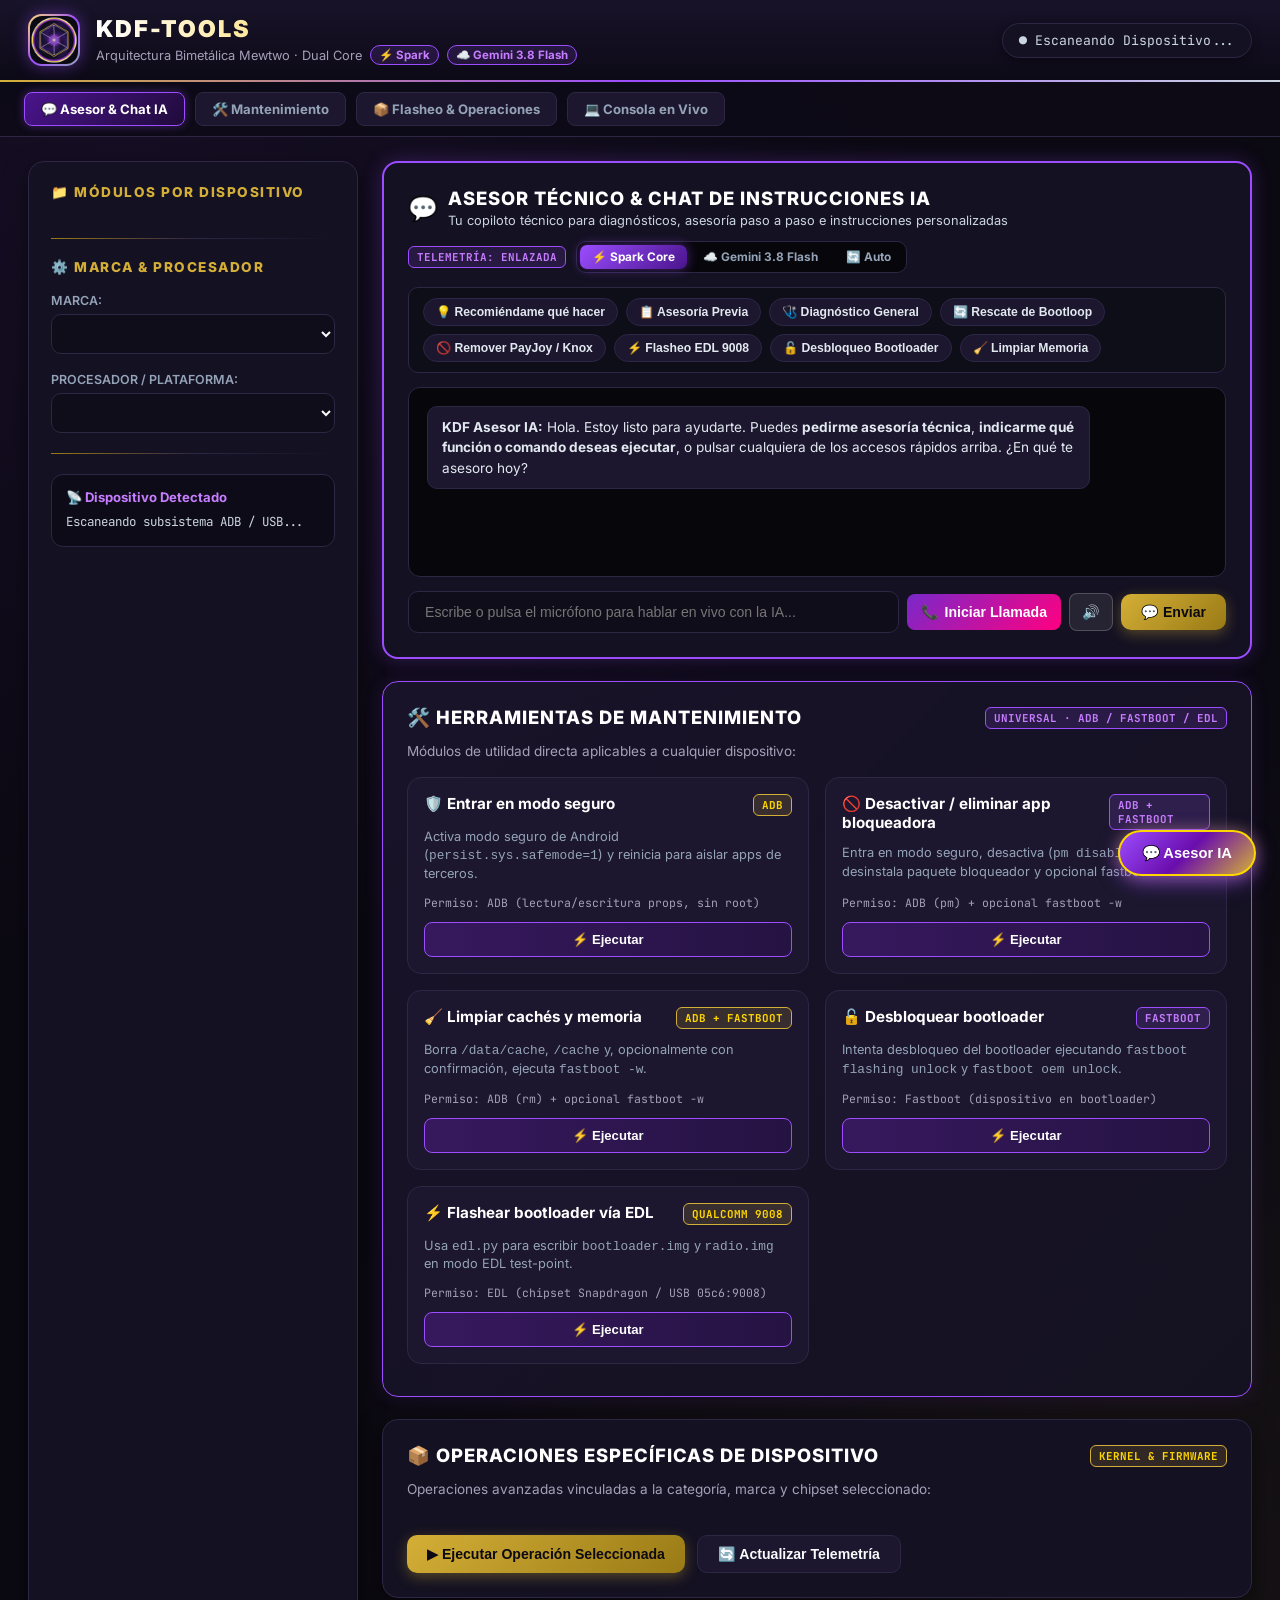
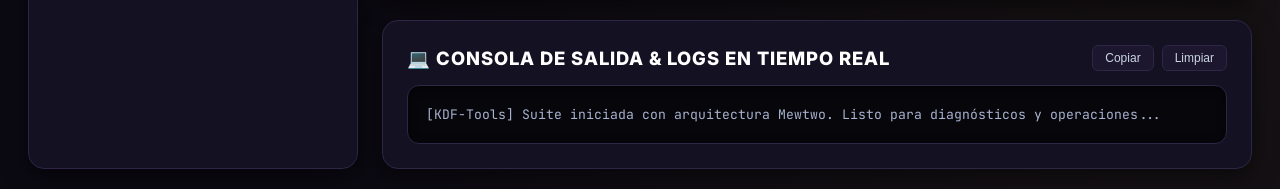
==== templates/index.html @ 5db8f7d4 "feat(core): Initial release of KDF-Tools Universal Suite & StressLab (Mewtwo Edition)" ====
<!doctype html>
<html lang="es">
<head>
  <meta charset="utf-8">
  <meta name="viewport" content="width=device-width, initial-scale=1.0">
  <title>KDF-Tools · Suite Universal de Reparación, Firmware & Diagnóstico</title>
  <link rel="icon" type="image/png" href="/static/img_kdf_logo.png">
  <link rel="stylesheet" href="/static/style.css">
  <script src="https://code.jquery.com/jquery-3.6.0.min.js"></script>
</head>
<body>

  <!-- ==============================================================================
       HEADER MEWTWO BIMETÁLICO: ORO, PLATA, NEGRO, BLANCO Y MORADO
       ============================================================================== -->
  <header class="kdf-header">
    <div class="logo-box">
      <div class="logo-img-wrapper">
        <img src="/static/img_kdf_logo.png" alt="KDF-Tools Mewtwo Logo" class="logo-img" onerror="this.src='/static/kdf_tools_logo.png'">
      </div>
      <div class="title-group">
        <h1>KDF-Tools</h1>
        <p class="subtitle">
          <span>Arquitectura Bimetálica Mewtwo · Dual Core</span>
          <span class="brand-pill">⚡ Spark</span>
          <span class="brand-pill">☁️ Gemini 3.8 Flash</span>
        </p>
      </div>
    </div>
    <div class="header-status">
      <span class="telemetry-badge" id="telemetry-badge">
        <span class="status-dot">●</span> Escaneando Dispositivo...
      </span>
    </div>
  </header>

  <!-- ==============================================================================
       BARRA DE NAVEGACIÓN RÁPIDA (ACCESO DIRECTO A ASESORÍA & HERRAMIENTAS)
       ============================================================================== -->
  <nav class="kdf-top-nav">
    <a href="#section-chat" class="nav-tab nav-tab-highlight">💬 Asesor & Chat IA</a>
    <a href="#section-maintenance" class="nav-tab">🛠️ Mantenimiento</a>
    <a href="#section-operations" class="nav-tab">📦 Flasheo & Operaciones</a>
    <a href="#section-terminal" class="nav-tab">💻 Consola en Vivo</a>
  </nav>

  <!-- ==============================================================================
       CONTENEDOR PRINCIPAL
       ============================================================================== -->
  <main class="kdf-container">
    
    <!-- BARRA LATERAL: 6 MÓDULOS DE DISPOSITIVOS -->
    <aside class="kdf-sidebar">
      <div class="sidebar-title">📁 Módulos por Dispositivo</div>
      <div class="category-list" id="category-list">
        <!-- Render dinámico de las 6 categorías -->
      </div>

      <div class="sidebar-divider"></div>

      <div class="sidebar-title">⚙️ Marca & Procesador</div>
      <div class="form-group">
        <label for="brand-select">Marca:</label>
        <select id="brand-select" class="kdf-select"></select>
      </div>
      <div class="form-group">
        <label for="proc-select">Procesador / Plataforma:</label>
        <select id="proc-select" class="kdf-select"></select>
      </div>

      <div class="sidebar-divider"></div>

      <div class="device-card" id="local-device-card">
        <h4>📡 Dispositivo Detectado</h4>
        <div id="local-device-info" class="device-info-text">Escaneando subsistema ADB / USB...</div>
      </div>
    </aside>

    <!-- PANEL CENTRAL -->
    <section class="kdf-main-panel">

      <!-- ==============================================================================
           SECCIÓN 1: ASESOR TÉCNICO & CHAT DE INSTRUCCIONES IA (FRONT & CENTER)
           ============================================================================== -->
      <div class="card panel-card diagnostic-chat-card" id="section-chat" style="border: 2px solid var(--mewtwo-purple); box-shadow: 0 0 20px rgba(155, 77, 255, 0.25);">
        <div class="panel-header">
          <div style="display: flex; align-items: center; gap: 10px;">
            <span style="font-size: 1.5rem;">💬</span>
            <div>
              <h2>ASESOR TÉCNICO & CHAT DE INSTRUCCIONES IA</h2>
              <span class="section-desc" style="margin: 0; font-size: 0.8rem; color: #cbd5e1;">Tu copiloto técnico para diagnósticos, asesoría paso a paso e instrucciones personalizadas</span>
            </div>
          </div>
          <div class="ai-header-controls">
            <span class="m-badge m-badge-purple" id="diag-badge">Telemetría: Enlazada</span>
            <div class="ai-engine-selector">
              <div class="engine-tab tab-spark active" data-engine="spark">⚡ Spark Core</div>
              <div class="engine-tab" data-engine="gemini">☁️ Gemini 3.8 Flash</div>
              <div class="engine-tab" data-engine="auto">🔄 Auto</div>
            </div>
          </div>
        </div>

        <!-- BOTONES DE ASESORÍA Y ACCIÓN RÁPIDA -->
        <div class="diag-pills-container">
          <button class="diag-pill" data-prompt="¿Qué operación me recomiendas ejecutar en este momento para el dispositivo seleccionado?">💡 Recomiéndame qué hacer</button>
          <button class="diag-pill" data-prompt="Asesórame sobre cómo preparar mi equipo para flasheo o reparación de forma segura sin dañarlo.">📋 Asesoría Previa</button>
          <button class="diag-pill" data-prompt="Diagnostica el estado general de los dispositivos conectados mediante ADB, Fastboot y USB, e indícame qué pasos o reparaciones recomiendas.">🩺 Diagnóstico General</button>
          <button class="diag-pill" data-prompt="Tengo un celular atorado en bootloop / reinicios constantes. ¿Cómo lo recupero paso a paso con KDF-Tools sin perder datos si es posible?">🔄 Rescate de Bootloop</button>
          <button class="diag-pill" data-prompt="Quiero detectar y remover bloqueos crediticios o de empresa (PayJoy, Knox Guard, MDM corporativo). ¿Qué operación debo ejecutar y qué precauciones tomar?">🚫 Remover PayJoy / Knox</button>
          <button class="diag-pill" data-prompt="Mi dispositivo no enciende ni entra a fastboot, solo se conecta como puerto 9008 Qualcomm o MTK Preloader. ¿Cómo lo flasheo en EDL?">⚡ Flasheo EDL 9008</button>
          <button class="diag-pill" data-prompt="Explícame cómo desbloquear el bootloader de mi marca de forma segura y cómo verificar que el Anti-Rollback (ARB) no cause brickeo.">🔓 Desbloqueo Bootloader</button>
          <button class="diag-pill" data-prompt="¿Cómo hago una limpieza profunda de memoria caché y optimización TRIM sin borrar mis fotos o archivos personales?">🧹 Limpiar Memoria</button>
        </div>

        <div class="chat-history" id="chat-history">
          <div class="chat-msg bot-msg">
            <strong>KDF Asesor IA:</strong> Hola. Estoy listo para ayudarte. Puedes <strong>pedirme asesoría técnica</strong>, <strong>indicarme qué función o comando deseas ejecutar</strong>, o pulsar cualquiera de los accesos rápidos arriba. ¿En qué te asesoro hoy?
          </div>
        </div>
        <div class="chat-input-row" style="display: flex; gap: 8px; align-items: center;">
          <input type="text" id="chat-input" placeholder="Escribe o pulsa el micrófono para hablar en vivo con la IA..." autocomplete="off" style="flex: 1;">
          <button id="btn-mic-live" class="btn" type="button" title="Conversar en vivo por voz (Estilo Gemini)" style="background: linear-gradient(135deg, #7928ca, #ff0080); color: white; border: none; padding: 10px 14px; border-radius: 8px; font-weight: bold; display: flex; align-items: center; gap: 6px; cursor: pointer; transition: all 0.3s ease;">
            <span id="mic-icon">🎙️</span> <span id="mic-text">Voz Live</span>
          </button>
          <button id="btn-audio-toggle" class="btn" type="button" title="Activar/Silenciar respuesta en voz alta" style="background: rgba(255,255,255,0.08); color: var(--mewtwo-gold, #ffd700); border: 1px solid rgba(255,255,255,0.2); padding: 10px 12px; border-radius: 8px; cursor: pointer;">
            <span id="speaker-icon">🔊</span>
          </button>
          <button id="btn-send-chat" class="btn btn-primary">💬 Enviar</button>
        </div>
      </div>
      
      <!-- SECCIÓN 2: HERRAMIENTAS DE MANTENIMIENTO (NUEVAS OPERACIONES UNIVERSALES) -->
      <div class="card maintenance-section" id="section-maintenance">
        <div class="panel-header">
          <h2>🛠️ HERRAMIENTAS DE MANTENIMIENTO</h2>
          <span class="m-badge m-badge-purple">Universal · ADB / Fastboot / EDL</span>
        </div>
        <p class="section-desc">Módulos de utilidad directa aplicables a cualquier dispositivo:</p>

        <div class="maintenance-grid">
          
          <!-- 1. Modo Seguro -->
          <div class="maintenance-card" data-op="mode_safe">
            <div class="m-card-header">
              <span class="m-card-title">🛡️ Entrar en modo seguro</span>
              <span class="m-badge m-badge-gold">ADB</span>
            </div>
            <p class="m-card-desc">Activa modo seguro de Android (<code>persist.sys.safemode=1</code>) y reinicia para aislar apps de terceros.</p>
            <div class="m-card-meta">Permiso: ADB (lectura/escritura props, sin root)</div>
            <button class="btn-card-execute" onclick="openOperationModal('mode_safe')">⚡ Ejecutar</button>
          </div>

          <!-- 2. App Blocker -->
          <div class="maintenance-card" data-op="app_blocker">
            <div class="m-card-header">
              <span class="m-card-title">🚫 Desactivar / eliminar app bloqueadora</span>
              <span class="m-badge m-badge-purple">ADB + Fastboot</span>
            </div>
            <p class="m-card-desc">Entra en modo seguro, desactiva (<code>pm disable-user</code>) o desinstala paquete bloqueador y opcional fastboot -w.</p>
            <div class="m-card-meta">Permiso: ADB (pm) + opcional fastboot -w</div>
            <button class="btn-card-execute" onclick="openOperationModal('app_blocker')">⚡ Ejecutar</button>
          </div>

          <!-- 3. Memory Cleaner -->
          <div class="maintenance-card" data-op="mem_cleaner">
            <div class="m-card-header">
              <span class="m-card-title">🧹 Limpiar cachés y memoria</span>
              <span class="m-badge m-badge-gold">ADB + Fastboot</span>
            </div>
            <p class="m-card-desc">Borra <code>/data/cache</code>, <code>/cache</code> y, opcionalmente con confirmación, ejecuta <code>fastboot -w</code>.</p>
            <div class="m-card-meta">Permiso: ADB (rm) + opcional fastboot -w</div>
            <button class="btn-card-execute" onclick="openOperationModal('mem_cleaner')">⚡ Ejecutar</button>
          </div>

          <!-- 4. Bootloader Unlock -->
          <div class="maintenance-card" data-op="bootloader_unlock">
            <div class="m-card-header">
              <span class="m-card-title">🔓 Desbloquear bootloader</span>
              <span class="m-badge m-badge-purple">Fastboot</span>
            </div>
            <p class="m-card-desc">Intenta desbloqueo del bootloader ejecutando <code>fastboot flashing unlock</code> y <code>fastboot oem unlock</code>.</p>
            <div class="m-card-meta">Permiso: Fastboot (dispositivo en bootloader)</div>
            <button class="btn-card-execute" onclick="openOperationModal('bootloader_unlock')">⚡ Ejecutar</button>
          </div>

          <!-- 5. EDL Flasher -->
          <div class="maintenance-card" data-op="edl_flasher">
            <div class="m-card-header">
              <span class="m-card-title">⚡ Flashear bootloader vía EDL</span>
              <span class="m-badge m-badge-gold">Qualcomm 9008</span>
            </div>
            <p class="m-card-desc">Usa <code>edl.py</code> para escribir <code>bootloader.img</code> y <code>radio.img</code> en modo EDL test-point.</p>
            <div class="m-card-meta">Permiso: EDL (chipset Snapdragon / USB 05c6:9008)</div>
            <button class="btn-card-execute" onclick="openOperationModal('edl_flasher')">⚡ Ejecutar</button>
          </div>

        </div>
      </div>

      <!-- SECCIÓN 3: OPERACIONES ESPECÍFICAS DE DISPOSITIVO -->
      <div class="card panel-card" id="section-operations">
        <div class="panel-header">
          <h2>📦 OPERACIONES ESPECÍFICAS DE DISPOSITIVO</h2>
          <span class="m-badge m-badge-gold">Kernel & Firmware</span>
        </div>
        <p class="section-desc">Operaciones avanzadas vinculadas a la categoría, marca y chipset seleccionado:</p>
        
        <div class="operations-grid" id="operations-grid">
          <!-- Render dinámico de operaciones restantes -->
        </div>

        <div class="action-bar">
          <button id="btn-execute-op" class="btn btn-primary">▶ Ejecutar Operación Seleccionada</button>
          <button id="btn-refresh-status" class="btn btn-secondary">🔄 Actualizar Telemetría</button>
        </div>
      </div>

      <!-- SECCIÓN 4: CONSOLA DE SALIDA & LOGS EN TIEMPO REAL -->
      <div class="card panel-card" id="section-terminal">
        <div class="panel-header">
          <h2>💻 CONSOLA DE SALIDA & LOGS EN TIEMPO REAL</h2>
          <div style="display:flex; gap:8px;">
            <button id="btn-copy-console" class="btn-sm">Copiar</button>
            <button id="btn-clear-console" class="btn-sm">Limpiar</button>
          </div>
        </div>
        <pre class="terminal-box" id="terminal-output">[KDF-Tools] Suite iniciada con arquitectura Mewtwo. Listo para diagnósticos y operaciones...</pre>
      </div>

    </section>

  </main>

  <!-- BOTÓN FLOTANTE MEWTWO "ASESOR IA" -->
  <button id="btn-floating-chat" class="floating-chat-btn" onclick="document.getElementById('section-chat').scrollIntoView({behavior: 'smooth'}); document.getElementById('chat-input').focus();">
    💬 Asesor IA
  </button>

  <!-- ==============================================================================
       VENTANA MODAL REUTILIZADA PARA CONFIGURACIÓN DE OPERACIONES
       ============================================================================== -->
  <div class="kdf-modal-overlay" id="op-modal">
    <div class="kdf-modal">
      <div class="modal-header">
        <h3 id="modal-title">Configuración de Operación</h3>
        <button class="modal-close" onclick="closeModal()">&times;</button>
      </div>

      <div class="modal-body" id="modal-body">
        <!-- Inyección dinámica de controles según la operación -->
      </div>

      <div class="modal-footer">
        <button class="btn btn-secondary" onclick="closeModal()">Cancelar</button>
        <button class="btn btn-primary" id="btn-modal-confirm">Confirmar y Ejecutar</button>
      </div>
    </div>
  </div>

  <!-- ==============================================================================
       LÓGICA JAVASCRIPT DE INTERFAZ Y TELEMETRÍA
       ============================================================================== -->
  <script>
    let taxonomyData = null;
    let selectedCategory = null;
    let selectedOperation = null;
    let currentModalOp = null;
    let currentAiEngine = 'spark';

    // 1. Cargar Taxonomía desde API
    $.getJSON('/api/categories', function(data) {
      taxonomyData = data;
      renderCategories();
      renderGeneralOperations();
      refreshDeviceStatus();
    });

    // Renderizado de las 6 categorías de dispositivo
    function renderCategories() {
      const container = $('#category-list');
      container.empty();
      if (!taxonomyData || !taxonomyData.categories) return;

      taxonomyData.categories.forEach((cat, idx) => {
        const activeClass = idx === 0 ? 'active' : '';
        if (idx === 0) selectedCategory = cat;
        const item = $(`
          <div class="category-item ${activeClass}" data-id="${cat.id}">
            <span class="cat-name">${cat.name}</span>
          </div>
        `);
        item.on('click', function() {
          $('.category-item').removeClass('active');
          $(this).addClass('active');
          selectedCategory = cat;
          updateBrandsAndProcessors();
          $('#terminal-output').append(`\n[*] Categoría seleccionada: ${cat.name}`);
          scrollTerminal();
        });
        container.append(item);
      });
      updateBrandsAndProcessors();
    }

    function updateBrandsAndProcessors() {
      const brandSel = $('#brand-select').empty();
      const procSel = $('#proc-select').empty();

      if (!selectedCategory || !selectedCategory.brands) return;

      selectedCategory.brands.forEach((b) => {
        brandSel.append($('<option>', { value: b.name, text: b.name }));
      });

      function fillProcs() {
        procSel.empty();
        const currentBrandName = brandSel.val();
        const bObj = selectedCategory.brands.find(b => b.name === currentBrandName) || selectedCategory.brands[0];
        if (bObj && bObj.processors) {
          bObj.processors.forEach((p) => {
            procSel.append($('<option>', { value: p, text: p }));
          });
        } else {
          procSel.append($('<option>', { value: 'Universal', text: 'Universal / Genérico' }));
        }
      }

      brandSel.off('change').on('change', fillProcs);
      fillProcs();
    }

    // Render de operaciones generales (excluyendo las 5 destacadas en mantenimiento)
    function renderGeneralOperations() {
      const container = $('#operations-grid');
      container.empty();
      if (!taxonomyData || !taxonomyData.operations) return;

      const utilityIds = ['mode_safe', 'app_blocker', 'mem_cleaner', 'bootloader_unlock', 'edl_flasher'];

      const generalOps = taxonomyData.operations.filter(op => !utilityIds.includes(op.id));

      generalOps.forEach((op, idx) => {
        const activeClass = idx === 0 ? 'selected-op' : '';
        if (idx === 0 && !selectedOperation) selectedOperation = op;
        const card = $(`
          <div class="op-card ${activeClass}" data-id="${op.id}">
            <div class="op-title">${op.name}</div>
            <div class="op-desc">${op.description}</div>
            <span class="op-tag">${op.category}</span>
          </div>
        `);
        card.on('click', function() {
          $('.op-card').removeClass('selected-op');
          $(this).addClass('selected-op');
          selectedOperation = op;
          $('#terminal-output').append(`\n[*] Operación seleccionada: ${op.name}`);
          scrollTerminal();
        });
        container.append(card);
      });
    }

    // Telemetría en tiempo real
    function refreshDeviceStatus() {
      $.getJSON('/api/device_status', function(data) {
        const badge = $('#telemetry-badge');
        const infoBox = $('#local-device-info');
        
        // Actualizar Badge con fase de telemetría
        const phase = data.phase_status || 'Modo Normal';
        badge.html(`<span class="status-dot">●</span> ${phase}`);

        if (data.safe_mode_active && data.bootloader_unlocked) {
          badge.removeClass('badge-online').addClass('badge-safe-unlocked');
        } else if (data.safe_mode_active || data.bootloader_unlocked) {
          badge.removeClass('badge-safe-unlocked').addClass('badge-online');
        } else {
          badge.removeClass('badge-safe-unlocked badge-online');
        }

        if (data.local_device && data.local_device.model) {
          const d = data.local_device;
          infoBox.html(`
            <b>Modelo:</b> ${d.brand} ${d.model}<br>
            <b>Placa / SKU:</b> ${d.device} (${d.sku || 'N/A'})<br>
            <b>Android / Build:</b> Android ${d.android} (${d.build || 'N/A'})<br>
            <b>Fase Sistema:</b> ${phase}<br>
            <b>Dispositivos ADB:</b> ${data.adb_devices.length > 0 ? data.adb_devices.join(', ') : 'Ninguno'}<br>
            <b>Fastboot:</b> ${data.fastboot_devices.length > 0 ? data.fastboot_devices.join(', ') : 'No detectado'}
          `);
        } else {
          infoBox.text('No se detectó dispositivo local getprop.');
        }
      });
    }

    function scrollTerminal() {
      const box = $('#terminal-output');
      box.scrollTop(box[0].scrollHeight);
    }

    $('#btn-refresh-status').on('click', function() {
      refreshDeviceStatus();
      $('#terminal-output').append('\n[*] Telemetría de hardware y estado de fase actualizados.');
      scrollTerminal();
    });

    $('#btn-clear-console').on('click', function() {
      $('#terminal-output').text('[KDF-Tools] Consola limpia. Listo para comandos.');
    });

    $('#btn-copy-console').on('click', function() {
      const txt = $('#terminal-output').text();
      navigator.clipboard.writeText(txt).then(() => {
        alert('Salida de consola copiada al portapapeles.');
      });
    });

    // ==========================================================================
    // VENTANA MODAL REUTILIZADA PARA APP BLOCKER, MEM CLEANER, EDL, ETC.
    // ==========================================================================
    function openOperationModal(opId) {
      currentModalOp = opId;
      const modal = $('#op-modal');
      const title = $('#modal-title');
      const body = $('#modal-body');

      if (opId === 'app_blocker') {
        title.html('🚫 Configuración: Desactivar App Bloqueadora');
        body.html(`
          <p>Indica el nombre de paquete de la aplicación que deseas desactivar o remover:</p>
          <div class="form-group">
            <label>Nombre del Paquete (Package Name):</label>
            <input type="text" id="modal-pkg-name" class="modal-input" value="com.ejemplo.blocker" placeholder="ej. com.payjoy.access o com.ejemplo.blocker">
          </div>
          <div class="form-group">
            <label>Acción a Ejecutar:</label>
            <div class="radio-group">
              <label class="radio-label"><input type="radio" name="modal-action-mode" value="disable" checked> Desactivar (pm disable-user)</label>
              <label class="radio-label"><input type="radio" name="modal-action-mode" value="uninstall"> Desinstalar (pm uninstall)</label>
            </div>
          </div>
          <div class="form-group">
            <label>¿Realizar formateo de datos de usuario (fastboot -w)?</label>
            <div class="radio-group">
              <label class="radio-label"><input type="radio" name="modal-wipe-user" value="no" checked> No (Conservar datos)</label>
              <label class="radio-label"><input type="radio" name="modal-wipe-user" value="yes"> Sí (fastboot -w wipe completo)</label>
            </div>
          </div>
          <div class="warning-callout">
            ⚠️ Si activas <b>fastboot -w</b>, se borrarán todos los datos del usuario (/data) para eliminar residuos del bloqueo.
          </div>
        `);
      } else if (opId === 'mem_cleaner') {
        title.html('🧹 Limpieza de Memoria & Caché');
        body.html(`
          <p>Esta operación purga <code>/data/cache/*</code> y <code>/cache/*</code> para acelerar el sistema y liberar espacio.</p>
          <div class="form-group">
            <label>¿Deseas realizar wipe de datos de usuario con fastboot -w?</label>
            <div class="radio-group">
              <label class="radio-label"><input type="radio" name="modal-mem-wipe" value="no" checked> No (Solo limpiar cachés)</label>
              <label class="radio-label"><input type="radio" name="modal-mem-wipe" value="yes"> Sí (Wipe profundo fastboot -w)</label>
            </div>
          </div>
          <div class="warning-callout">
            ℹ️ La limpieza de caché no borra fotos ni archivos personales, salvo que elijas la opción de wipe profundo.
          </div>
        `);
      } else if (opId === 'mode_safe') {
        title.html('🛡️ Gestión de Modo Seguro Android');
        body.html(`
          <p>Configura la propiedad <code>persist.sys.safemode</code> y reinicia el dispositivo:</p>
          <div class="form-group">
            <label>Estado Deseado:</label>
            <div class="radio-group">
              <label class="radio-label"><input type="radio" name="modal-safe-action" value="--on" checked> Activar Modo Seguro (--on)</label>
              <label class="radio-label"><input type="radio" name="modal-safe-action" value="--off"> Modo Normal / Salir (--off)</label>
            </div>
          </div>
        `);
      } else if (opId === 'bootloader_unlock') {
        title.html('🔓 Desbloquear Bootloader (Fastboot)');
        body.html(`
          <p>Se ejecutará la secuencia de comandos <code>fastboot flashing unlock</code> y <code>fastboot oem unlock</code>.</p>
          <div class="warning-callout">
            ⚠️ El desbloqueo del bootloader formateará las claves de cifrado del dispositivo. Asegúrate de tener respaldo de datos.
          </div>
        `);
      } else if (opId === 'edl_flasher') {
        title.html('⚡ Flasheo Bootloader vía EDL (9008)');
        body.html(`
          <p>Escribe bootloader y módem directamente por protocolo Sahara en chipsets Qualcomm:</p>
          <div class="form-group">
            <label>Imagen de Bootloader:</label>
            <input type="text" id="modal-boot-img" class="modal-input" value="bootloader.img">
          </div>
          <div class="form-group">
            <label>Imagen de Radio / Módem:</label>
            <input type="text" id="modal-radio-img" class="modal-input" value="radio.img">
          </div>
          <div class="form-group">
            <label>Programador Firehose:</label>
            <input type="text" id="modal-firehose" class="modal-input" value="prog_firehose_ddr.elf">
          </div>
        `);
      } else if (opId === 'payjoy_unlock') {
        title.html('🔓 Desbloqueo PayJoy / Peyo / Finance Lock');
        body.html(`
          <p>Se ejecutará el bypass de paquetes de bloqueo crediticio, Knox Guard y bloqueo MDM.</p>
          <div class="warning-callout" style="border-left-color: #ff4757; color: #ff8b94;">
            ⚠️ ADVERTENCIA CRÍTICA: Esta operación deshabilitará y desinstalará los servicios de bloqueo financiero y requerirá reinicio del dispositivo.
          </div>
          <p style="margin-top: 10px; font-size: 0.85rem; color: #cbd5e1;">Asegúrate de que el equipo esté conectado con Depuración USB activa o en Fastboot.</p>
        `);
      } else if (opId === 'imei_repair') {
        title.html('📶 Reparación y Calibración de IMEI / NV Data');
        body.html(`
          <p>Restauración de particiones NVRAM/NVDATA y reparación de baseband/señal celular.</p>
          <div class="warning-callout" style="border-left-color: #ffd700; color: #ffe57f;">
            ⚠️ ADVERTENCIA LEGAL: La reescritura de IMEI debe realizarse únicamente con el número original asignado por el fabricante tras pérdida de datos NV o brickeo.
          </div>
        `);
      } else if (opId === 'icloud_bypass') {
        title.html('🍏 Asistente Bypass iCloud / Apple DFU');
        body.html(`
          <p>Diagnóstico en modo DFU / Recovery y asistente Checkm8 para dispositivos Apple.</p>
          <div class="warning-callout">
            ℹ️ Conecta el iPhone/iPad en modo DFU (VID 05ac:1227) o Recovery (VID 05ac:1281) mediante cable OTG.
          </div>
        `);
      } else if (opId === 'nh_root_tool') {
        title.html('⚡ NH Root / Magisk / KernelSU Engine');
        body.html(`
          <p>Inyección de privilegios root automatizada mediante parchado de boot.img o KernelSU GKI.</p>
          <div class="warning-callout">
            ⚠️ Modificar la partición de arranque (boot/init_boot) requiere bootloader previamente desbloqueado.
          </div>
        `);
      } else if (opId === 'mitool_service') {
        title.html('🦊 Xiaomi MiTool Service (Fastboot / EDL)');
        body.html(`
          <p>Verificación de índice Anti-Rollback (ARB) y flasheo de servicio para Xiaomi, Redmi y POCO.</p>
          <div class="warning-callout">
            ⚠️ Si el nivel de ARB de la ROM es inferior al del equipo, se producirá un hard brick permanente.
          </div>
        `);
      } else {
        // Modal genérico para cualquier otra operación crítica
        const opName = selectedOperation ? selectedOperation.name : opId;
        title.html('⚠️ Confirmación de Seguridad: ' + opName);
        body.html(`
          <p>Estás a punto de ejecutar una operación a bajo nivel en el dispositivo seleccionado.</p>
          <div class="form-group">
            <label>Dispositivo Seleccionado:</label>
            <div style="padding: 8px; background: #0b0d14; border-radius: 6px; font-family: monospace; color: #00ff9d;">
              ${$('#brand-select').val() || 'Universal'} · ${$('#proc-select').val() || 'Auto-detect'}
            </div>
          </div>
          <div class="warning-callout" style="border-left-color: #ffd700; color: #ffe57f;">
            ⚠️ Confirma que has respaldado los datos importantes y que el dispositivo cuenta con al menos 50% de batería.
          </div>
        `);
      }

      modal.css('display', 'flex');
    }

    function closeModal() {
      $('#op-modal').hide();
      currentModalOp = null;
    }

    // Confirmación y ejecución desde el modal
    $('#btn-modal-confirm').on('click', function() {
      if (!currentModalOp) return;
      const opId = currentModalOp;
      let payload = {
        operation_id: opId,
        brand: $('#brand-select').val() || '',
        processor: $('#proc-select').val() || '',
        device: selectedCategory ? selectedCategory.id : ''
      };

      if (opId === 'app_blocker') {
        payload.package_name = $('#modal-pkg-name').val().trim();
        payload.action_mode = $('input[name="modal-action-mode"]:checked').val();
        payload.wipe_userdata = $('input[name="modal-wipe-user"]:checked').val();
      } else if (opId === 'mem_cleaner') {
        payload.wipe_userdata = $('input[name="modal-mem-wipe"]:checked').val();
      } else if (opId === 'mode_safe') {
        payload.action_mode = $('input[name="modal-safe-action"]:checked').val();
      } else if (opId === 'edl_flasher') {
        payload.boot_img = $('#modal-boot-img').val().trim();
        payload.radio_img = $('#modal-radio-img').val().trim();
        payload.firehose = $('#modal-firehose').val().trim();
      }

      closeModal();
      executePayload(payload);
    });

    // Ejecutar operación seleccionada en la cuadrícula general
    $('#btn-execute-op').on('click', function() {
      if (!selectedOperation) {
        alert('Por favor selecciona una operación.');
        return;
      }
      const op = selectedOperation;
      const utilityIds = ['mode_safe', 'app_blocker', 'mem_cleaner', 'bootloader_unlock', 'edl_flasher', 'payjoy_unlock', 'imei_repair', 'icloud_bypass', 'nh_root_tool', 'mitool_service'];
      if (op.critical || utilityIds.includes(op.id)) {
        openOperationModal(op.id);
        return;
      }

      executePayload({
        operation_id: op.id,
        brand: $('#brand-select').val() || '',
        processor: $('#proc-select').val() || '',
        device: selectedCategory ? selectedCategory.id : ''
      });
    });

    function executePayload(payload) {
      $('#terminal-output').append(`\n\n==========================================================\n[EJECUTANDO KDF-TOOLS] Operación: ${payload.operation_id}\nParámetros: ${JSON.stringify(payload)}\n==========================================================\n`);
      scrollTerminal();

      $.ajax({
        url: '/api/execute',
        method: 'POST',
        contentType: 'application/json',
        data: JSON.stringify(payload),
        success: function(resp) {
          $('#terminal-output').append('\n' + resp.output + '\n[OK] Fin de ejecución de operación.\n');
          scrollTerminal();
          refreshDeviceStatus();
        },
        error: function(xhr) {
          $('#terminal-output').append('\n[ERROR] Fallo de comunicación con el backend KDF-Tools: ' + xhr.statusText + '\n');
          scrollTerminal();
        }
      });
    }

    // ==========================================================================
    // ASISTENTE INTELIGENTE: SPARK & GEMINI DUAL CORE
    // ==========================================================================
    $('.engine-tab').on('click', function() {
      $('.engine-tab').removeClass('active tab-spark');
      $(this).addClass('active');
      currentAiEngine = $(this).data('engine');
      if (currentAiEngine === 'spark') {
        $(this).addClass('tab-spark');
      }
      $('#terminal-output').append(`\n[*] Motor IA activo: ${currentAiEngine.toUpperCase()}`);
      scrollTerminal();
    });

    // Píldoras de diagnóstico rápido
    $(document).on('click', '.diag-pill', function() {
      const prompt = $(this).data('prompt');
      $('#chat-input').val(prompt);
      sendChat();
    });

    function sendChat() {
      const input = $('#chat-input');
      const text = input.val().trim();
      if (!text) return;
      input.val('');

      const history = $('#chat-history');
      history.append(`<div class="chat-msg user-msg"><strong>Tú:</strong> ${text}</div>`);
      history.scrollTop(history[0].scrollHeight);

      const brand = $('#brand-select').val() || '';
      const proc = $('#proc-select').val() || '';
      const cat = selectedCategory ? selectedCategory.name : '';
      const op = selectedOperation ? selectedOperation.name : '';

      history.append(`<div class="chat-msg bot-msg typing-msg"><em>KDF-Tools AI (${currentAiEngine}) procesando...</em></div>`);
      history.scrollTop(history[0].scrollHeight);

      $.ajax({
        url: '/api/chat',
        method: 'POST',
        contentType: 'application/json',
        data: JSON.stringify({
          message: text,
          category: cat,
          brand: brand,
          processor: proc,
          operation: op,
          engine: currentAiEngine
        }),
        success: function(resp) {
          $('.typing-msg').remove();
          history.append(`<div class="chat-msg bot-msg"><strong>KDF-Tools AI [${resp.source}]:</strong><br>${resp.reply.replace(/\n/g, '<br>')}</div>`);
          history.scrollTop(history[0].scrollHeight);
          speakResponse(resp.reply);
        },
        error: function() {
          $('.typing-msg').remove();
          history.append(`<div class="chat-msg bot-msg">[Error de respuesta del asistente]</div>`);
          history.scrollTop(history[0].scrollHeight);
        }
      });
    }

    // =========================================================================
    // NÚCLEO DE LLAMADA EN VIVO CONTINUA (ESTILO GEMINI LIVE / DUPLEX AUDIO)
    // Permite hablar continuamente, escuchar la IA y seguir dictando mejoras
    // =========================================================================
    let callActive = false;
    let ttsEnabled = true;
    let recognition = null;
    let isSpeaking = false;

    // Toggle de voz en alto
    $('#btn-audio-toggle').on('click', function() {
      ttsEnabled = !ttsEnabled;
      $('#speaker-icon').text(ttsEnabled ? '🔊' : '🔇');
      if (!ttsEnabled && window.speechSynthesis) {
        window.speechSynthesis.cancel();
      }
    });

    function cleanTextForSpeech(raw) {
      return raw.replace(/[*#`_~]/g, '')
                .replace(/https?:\/\/\S+/g, 'enlace')
                .replace(/\b(adb|fastboot)\s+[^\n]+/gi, 'comando técnico')
                .trim();
    }

    function speakResponse(text) {
      if (!ttsEnabled || !('speechSynthesis' in window)) {
        if (callActive) setTimeout(resumeListening, 400);
        return;
      }
      window.speechSynthesis.cancel();
      const clean = cleanTextForSpeech(text);
      if (!clean) {
        if (callActive) setTimeout(resumeListening, 400);
        return;
      }

      isSpeaking = true;
      const utter = new SpeechSynthesisUtterance(clean);
      utter.lang = 'es-MX';
      utter.rate = 1.08;
      utter.pitch = 1.02;

      const voices = window.speechSynthesis.getVoices();
      const esVoice = voices.find(v => v.lang.startsWith('es') && (v.name.includes('Google') || v.name.includes('Natural') || v.name.includes('Premium')));
      if (esVoice) utter.voice = esVoice;

      utter.onend = function() {
        isSpeaking = false;
        // Si la llamada está activa, volver a escuchar de inmediato al terminar de responder
        if (callActive) {
          setTimeout(resumeListening, 300);
        }
      };

      utter.onerror = function() {
        isSpeaking = false;
        if (callActive) {
          setTimeout(resumeListening, 300);
        }
      };

      window.speechSynthesis.speak(utter);
    }

    function resumeListening() {
      if (!callActive || !recognition || isSpeaking) return;
      try {
        recognition.start();
      } catch (e) {
        // En caso de que ya estuviera en start
      }
    }

    const SpeechRecognition = window.SpeechRecognition || window.webkitSpeechRecognition;
    if (SpeechRecognition) {
      recognition = new SpeechRecognition();
      recognition.lang = 'es-MX';
      recognition.continuous = false;
      recognition.interimResults = true;

      recognition.onstart = function() {
        $('#btn-mic-live').css({
          'background': 'linear-gradient(135deg, #00ff88, #00b4d8)',
          'box-shadow': '0 0 20px rgba(0, 255, 136, 0.9)',
          'color': '#000'
        });
        $('#mic-icon').text('🟢');
        $('#mic-text').text(callActive ? 'Llamada en Vivo' : 'Escuchando...');
      };

      recognition.onresult = function(event) {
        let transcript = '';
        for (let i = event.resultIndex; i < event.results.length; ++i) {
          transcript += event.results[i][0].transcript;
        }
        $('#chat-input').val(transcript);
      };

      recognition.onerror = function(event) {
        if (event.error !== 'no-speech' && event.error !== 'aborted') {
          console.warn('SpeechRecognition error:', event.error);
        }
      };

      recognition.onend = function() {
        const text = $('#chat-input').val().trim();
        if (text) {
          sendChat();
        } else if (callActive && !isSpeaking) {
          // Si no hubo voz pero la llamada sigue activa, reanudar escucha automáticamente
          setTimeout(resumeListening, 400);
        } else if (!callActive) {
          stopCallUI();
        }
      };
    } else {
      $('#btn-mic-live').attr('title', 'Voz no soportada directamente en este navegador').css('opacity', '0.6');
    }

    function stopCallUI() {
      $('#btn-mic-live').css({
        'background': 'linear-gradient(135deg, #7928ca, #ff0080)',
        'box-shadow': 'none',
        'color': '#fff'
      });
      $('#mic-icon').text('📞');
      $('#mic-text').text('Iniciar Llamada');
    }

    $('#btn-mic-live').on('click', function() {
      if (!recognition) {
        alert('El reconocimiento de voz requiere Chrome, Edge, Brave o WebView compatible.');
        return;
      }

      if (callActive) {
        // Finalizar llamada
        callActive = false;
        if (window.speechSynthesis) window.speechSynthesis.cancel();
        try { recognition.abort(); } catch (e) {}
        stopCallUI();
      } else {
        // Iniciar llamada continua estilo Gemini Live
        callActive = true;
        if (window.speechSynthesis) window.speechSynthesis.cancel();
        try {
          recognition.start();
        } catch (e) {
          console.error(e);
        }
      }
    });

    // Inicializar estado del botón de llamada
    stopCallUI();

    $('#btn-send-chat').on('click', sendChat);
    $('#chat-input').on('keypress', function(e) { if (e.which === 13) sendChat(); });

    // Cierre modal con Escape o click fuera
    $(window).on('click', function(e) {
      if ($(e.target).is('#op-modal')) {
        closeModal();
      }
    });
    $(document).on('keydown', function(e) {
      if (e.key === 'Escape') closeModal();
    });
  </script>
</body>
</html>
---- static/style.css ----
/* ==============================================================================
   KDF-Tools · Mewtwo Bimetallic Theme CSS
   Paleta Oficial: Oro Imperial, Plata Líquida, Negro Obsidiana, Blanco Cerámico y Morado Mewtwo
   ============================================================================== */
@import url('https://fonts.googleapis.com/css2?family=JetBrains+Mono:wght@400;500;700&family=Inter:wght@300;400;500;600;700;800;900&display=swap');

:root {
  /* 1. NEGRO OBSIDIANA (Fondos Mewtwo) */
  --bg-void: #07060b;
  --bg-primary: #0b0912;
  --bg-panel: #141122;
  --bg-card: #1c172e;
  --bg-card-hover: #261f3d;
  --bg-input: #100d1a;

  /* 2. ORO IMPERIAL (Corona & Acentos Reales) */
  --gold-primary: #d4af37;
  --gold-light: #ffd700;
  --gold-high: #ffdf73;
  --gold-dark: #997a15;
  --gold-glow: rgba(212, 175, 55, 0.35);

  /* 3. PLATA LÍQUIDA (Escudo, Bordes & Tipografía Técnica) */
  --silver-light: #f8fafc;
  --silver-primary: #e2e8f0;
  --silver-mid: #cbd5e1;
  --silver-steel: #94a3b8;
  --silver-gunmetal: #334e68;
  --border-bimetallic: #2d2645;

  /* 4. BLANCO CERÁMICO (Brillos Especulares & Texto Primario) */
  --white-pure: #ffffff;
  --white-soft: #f1f5f9;
  --text-muted: #a3a0b8;

  /* 5. MORADO MEWTWO (Energía Psíquica & Glow) */
  --mewtwo-purple: #9b4dff;
  --mewtwo-aura: #c77dff;
  --mewtwo-deep: #4a148c;
  --mewtwo-indigo: #2d0c57;
  --mewtwo-glow: rgba(155, 77, 255, 0.45);

  /* Estados de Telemetría */
  --telemetry-emerald: #10b981;
  --telemetry-amber: #f59e0b;
  --telemetry-crimson: #ef4444;

  --font-sans: 'Inter', -apple-system, BlinkMacSystemFont, "Segoe UI", Roboto, sans-serif;
  --font-mono: 'JetBrains Mono', monospace;
}

* {
  box-sizing: border-box;
  margin: 0;
  padding: 0;
}

body {
  background-color: var(--bg-primary);
  background-image: 
    radial-gradient(circle at 10% 10%, rgba(155, 77, 255, 0.08) 0%, transparent 40%),
    radial-gradient(circle at 90% 90%, rgba(212, 175, 55, 0.06) 0%, transparent 45%);
  color: var(--silver-primary);
  font-family: var(--font-sans);
  min-height: 100vh;
  display: flex;
  flex-direction: column;
}

/* ==============================================================================
   HEADER MEWTWO BIMETÁLICO
   ============================================================================== */
.kdf-header {
  background: linear-gradient(180deg, #181329 0%, #0d0a17 100%);
  border-bottom: 2px solid;
  border-image: linear-gradient(90deg, var(--gold-primary) 0%, var(--mewtwo-purple) 50%, var(--silver-mid) 100%) 1;
  padding: 14px 28px;
  display: flex;
  align-items: center;
  justify-content: space-between;
  box-shadow: 0 4px 25px rgba(0, 0, 0, 0.6), 0 0 15px rgba(155, 77, 255, 0.15);
  position: sticky;
  top: 0;
  z-index: 100;
}

.logo-box {
  display: flex;
  align-items: center;
  gap: 16px;
}

.logo-img-wrapper {
  width: 52px;
  height: 52px;
  border-radius: 14px;
  padding: 2px;
  background: linear-gradient(135deg, var(--gold-high), var(--mewtwo-purple), var(--silver-steel));
  box-shadow: 0 0 16px var(--mewtwo-glow);
  display: flex;
  align-items: center;
  justify-content: center;
  overflow: hidden;
}

.logo-img {
  width: 100%;
  height: 100%;
  object-fit: contain;
  border-radius: 12px;
  background: #0b0912;
}

.title-group h1 {
  font-size: 1.45rem;
  letter-spacing: 2px;
  font-weight: 900;
  background: linear-gradient(90deg, #ffffff 0%, var(--gold-high) 45%, var(--mewtwo-aura) 100%);
  -webkit-background-clip: text;
  -webkit-text-fill-color: transparent;
  text-transform: uppercase;
}

.title-group .subtitle {
  font-size: 0.8rem;
  color: var(--text-muted);
  margin-top: 2px;
  display: flex;
  align-items: center;
  gap: 8px;
}

.brand-pill {
  background: rgba(155, 77, 255, 0.15);
  border: 1px solid var(--mewtwo-purple);
  color: var(--mewtwo-aura);
  padding: 2px 8px;
  border-radius: 10px;
  font-size: 0.72rem;
  font-weight: 700;
}

.header-status {
  display: flex;
  align-items: center;
  gap: 12px;
}

.telemetry-badge {
  background: var(--bg-panel);
  border: 1px solid var(--border-bimetallic);
  color: var(--silver-mid);
  padding: 8px 16px;
  border-radius: 24px;
  font-size: 0.82rem;
  font-family: var(--font-mono);
  display: inline-flex;
  align-items: center;
  gap: 8px;
  transition: all 0.3s ease;
  box-shadow: 0 2px 10px rgba(0,0,0,0.4);
}

.telemetry-badge.badge-safe-unlocked {
  background: rgba(155, 77, 255, 0.15);
  color: var(--mewtwo-aura);
  border-color: var(--mewtwo-purple);
  box-shadow: 0 0 16px var(--mewtwo-glow);
  font-weight: 700;
}

.telemetry-badge.badge-online {
  color: var(--telemetry-emerald);
  border-color: rgba(16, 185, 129, 0.4);
  box-shadow: 0 0 10px rgba(16, 185, 129, 0.2);
}

/* ==============================================================================
   LAYOUT PRINCIPAL
   ============================================================================== */
.kdf-container {
  display: flex;
  flex: 1;
  gap: 24px;
  padding: 24px 28px;
  max-width: 1750px;
  margin: 0 auto;
  width: 100%;
}

@media (max-width: 1080px) {
  .kdf-container {
    flex-direction: column;
    padding: 16px;
  }
}

/* ==============================================================================
   SIDEBAR: MÓDULOS DE DISPOSITIVOS
   ============================================================================== */
.kdf-sidebar {
  width: 330px;
  flex-shrink: 0;
  background-color: var(--bg-panel);
  border: 1px solid var(--border-bimetallic);
  border-radius: 16px;
  padding: 22px;
  display: flex;
  flex-direction: column;
  gap: 18px;
  box-shadow: 0 8px 24px rgba(0,0,0,0.5);
}

@media (max-width: 1080px) {
  .kdf-sidebar {
    width: 100%;
  }
}

.sidebar-title {
  font-size: 0.85rem;
  letter-spacing: 1.5px;
  color: var(--gold-primary);
  text-transform: uppercase;
  font-weight: 800;
  display: flex;
  align-items: center;
  gap: 8px;
}

.sidebar-divider {
  height: 1px;
  background: linear-gradient(90deg, var(--gold-dark) 0%, var(--border-bimetallic) 50%, transparent 100%);
  margin: 2px 0;
}

.category-list {
  display: flex;
  flex-direction: column;
  gap: 8px;
}

.category-item {
  padding: 12px 14px;
  background: var(--bg-card);
  border: 1px solid var(--border-bimetallic);
  border-radius: 10px;
  cursor: pointer;
  transition: all 0.25s cubic-bezier(0.4, 0, 0.2, 1);
  font-size: 0.9rem;
  display: flex;
  align-items: center;
  justify-content: space-between;
}

.category-item:hover {
  background: var(--bg-card-hover);
  border-color: var(--mewtwo-purple);
  transform: translateX(4px);
  box-shadow: 0 0 12px rgba(155, 77, 255, 0.2);
}

.category-item.active {
  background: linear-gradient(90deg, #281a44 0%, #1a142e 100%);
  border-color: var(--gold-primary);
  color: #ffffff;
  box-shadow: 0 0 16px var(--gold-glow);
  font-weight: 700;
  border-left: 4px solid var(--gold-primary);
}

.form-group {
  display: flex;
  flex-direction: column;
  gap: 6px;
}

.form-group label {
  font-size: 0.78rem;
  color: var(--silver-steel);
  font-weight: 600;
  text-transform: uppercase;
}

.kdf-select {
  background-color: var(--bg-input);
  border: 1px solid var(--border-bimetallic);
  color: var(--silver-light);
  padding: 10px 14px;
  border-radius: 10px;
  font-size: 0.88rem;
  outline: none;
  transition: border-color 0.2s ease;
}

.kdf-select:focus {
  border-color: var(--mewtwo-purple);
  box-shadow: 0 0 10px var(--mewtwo-glow);
}

.device-card {
  background: #0d0b17;
  border: 1px solid var(--border-bimetallic);
  border-radius: 12px;
  padding: 14px;
}

.device-card h4 {
  font-size: 0.82rem;
  color: var(--mewtwo-aura);
  margin-bottom: 8px;
  display: flex;
  align-items: center;
  gap: 6px;
}

.device-info-text {
  font-size: 0.78rem;
  line-height: 1.5;
  color: var(--silver-mid);
  font-family: var(--font-mono);
}

/* ==============================================================================
   PANEL CENTRAL
   ============================================================================== */
.kdf-main-panel {
  flex: 1;
  display: flex;
  flex-direction: column;
  gap: 22px;
}

.card {
  background-color: var(--bg-panel);
  border: 1px solid var(--border-bimetallic);
  border-radius: 16px;
  padding: 24px;
  box-shadow: 0 8px 24px rgba(0,0,0,0.5);
}

.panel-header {
  display: flex;
  align-items: center;
  justify-content: space-between;
  margin-bottom: 14px;
  flex-wrap: wrap;
  gap: 12px;
}

.panel-header h2 {
  font-size: 1.15rem;
  font-weight: 800;
  letter-spacing: 1px;
  color: #ffffff;
  display: flex;
  align-items: center;
  gap: 10px;
}

.section-desc {
  font-size: 0.85rem;
  color: var(--text-muted);
  margin-bottom: 18px;
}

/* ==============================================================================
   SECCIÓN: HERRAMIENTAS DE MANTENIMIENTO (NUEVAS OPERACIONES)
   ============================================================================== */
.maintenance-section {
  background: linear-gradient(135deg, rgba(30, 23, 50, 0.7) 0%, rgba(20, 17, 34, 0.9) 100%);
  border: 1px solid var(--mewtwo-purple);
  box-shadow: 0 0 20px rgba(155, 77, 255, 0.12);
}

.maintenance-grid {
  display: grid;
  grid-template-columns: repeat(auto-fit, minmax(280px, 1fr));
  gap: 16px;
  margin-bottom: 8px;
}

.maintenance-card {
  background: var(--bg-card);
  border: 1px solid var(--border-bimetallic);
  border-radius: 14px;
  padding: 16px;
  display: flex;
  flex-direction: column;
  justify-content: space-between;
  gap: 12px;
  transition: all 0.3s ease;
  position: relative;
  overflow: hidden;
}

.maintenance-card::before {
  content: '';
  position: absolute;
  top: 0;
  left: 0;
  width: 4px;
  height: 100%;
  background: linear-gradient(180deg, var(--gold-primary), var(--mewtwo-purple));
  opacity: 0;
  transition: opacity 0.25s ease;
}

.maintenance-card:hover {
  border-color: var(--gold-primary);
  background: var(--bg-card-hover);
  transform: translateY(-3px);
  box-shadow: 0 6px 20px rgba(0,0,0,0.4), 0 0 14px var(--gold-glow);
}

.maintenance-card:hover::before {
  opacity: 1;
}

.m-card-header {
  display: flex;
  align-items: flex-start;
  justify-content: space-between;
  gap: 8px;
}

.m-card-title {
  font-size: 0.95rem;
  font-weight: 700;
  color: #ffffff;
}

.m-badge {
  font-size: 0.68rem;
  font-family: var(--font-mono);
  font-weight: 700;
  padding: 3px 8px;
  border-radius: 6px;
  text-transform: uppercase;
}

.m-badge-gold {
  background: rgba(212, 175, 55, 0.15);
  color: var(--gold-light);
  border: 1px solid var(--gold-primary);
}

.m-badge-purple {
  background: rgba(155, 77, 255, 0.15);
  color: var(--mewtwo-aura);
  border: 1px solid var(--mewtwo-purple);
}

.m-card-desc {
  font-size: 0.8rem;
  color: var(--silver-steel);
  line-height: 1.4;
  flex: 1;
}

.m-card-meta {
  font-size: 0.72rem;
  color: var(--text-muted);
  font-family: var(--font-mono);
}

.btn-card-execute {
  width: 100%;
  padding: 9px 14px;
  border-radius: 8px;
  border: 1px solid var(--mewtwo-purple);
  background: linear-gradient(90deg, #37185e 0%, #251342 100%);
  color: #ffffff;
  font-size: 0.82rem;
  font-weight: 700;
  cursor: pointer;
  display: flex;
  align-items: center;
  justify-content: center;
  gap: 6px;
  transition: all 0.2s ease;
}

.btn-card-execute:hover {
  background: linear-gradient(90deg, var(--mewtwo-purple) 0%, #6a1b9a 100%);
  border-color: var(--gold-primary);
  box-shadow: 0 0 12px var(--mewtwo-glow);
  transform: translateY(-1px);
}

/* ==============================================================================
   OPERACIONES GENERALES
   ============================================================================== */
.operations-grid {
  display: grid;
  grid-template-columns: repeat(auto-fill, minmax(260px, 1fr));
  gap: 14px;
  margin-bottom: 20px;
}

.op-card {
  background: var(--bg-card);
  border: 1px solid var(--border-bimetallic);
  border-radius: 12px;
  padding: 14px;
  cursor: pointer;
  transition: all 0.25s ease;
  display: flex;
  flex-direction: column;
  justify-content: space-between;
}

.op-card:hover {
  background: var(--bg-card-hover);
  border-color: var(--silver-mid);
  transform: translateY(-2px);
}

.op-card.selected-op {
  background: linear-gradient(135deg, #2b1f48 0%, #1e1635 100%);
  border-color: var(--gold-primary);
  box-shadow: 0 0 16px var(--gold-glow);
}

.op-title {
  font-size: 0.9rem;
  font-weight: 700;
  color: #ffffff;
  margin-bottom: 6px;
}

.op-desc {
  font-size: 0.78rem;
  color: var(--silver-steel);
  line-height: 1.35;
  margin-bottom: 10px;
}

.op-tag {
  align-self: flex-start;
  font-size: 0.68rem;
  padding: 2px 7px;
  border-radius: 4px;
  background: rgba(255,255,255,0.06);
  color: var(--silver-mid);
  font-weight: 600;
}

.action-bar {
  display: flex;
  gap: 12px;
  flex-wrap: wrap;
}

/* ==============================================================================
   BOTONES
   ============================================================================== */
.btn {
  padding: 10px 20px;
  border-radius: 10px;
  font-size: 0.88rem;
  font-weight: 700;
  cursor: pointer;
  transition: all 0.25s ease;
  border: none;
  display: inline-flex;
  align-items: center;
  gap: 8px;
}

.btn-primary {
  background: linear-gradient(135deg, var(--gold-primary) 0%, var(--gold-dark) 100%);
  color: #0b0912;
  box-shadow: 0 4px 14px var(--gold-glow);
}

.btn-primary:hover {
  background: linear-gradient(135deg, var(--gold-high) 0%, var(--gold-primary) 100%);
  box-shadow: 0 6px 20px var(--gold-glow);
  transform: translateY(-2px);
}

.btn-secondary {
  background: var(--bg-card);
  border: 1px solid var(--border-bimetallic);
  color: var(--silver-light);
}

.btn-secondary:hover {
  background: var(--bg-card-hover);
  border-color: var(--mewtwo-purple);
  color: #ffffff;
}

.btn-sm {
  padding: 5px 12px;
  font-size: 0.75rem;
  border-radius: 6px;
  background: var(--bg-card);
  border: 1px solid var(--border-bimetallic);
  color: var(--silver-mid);
  cursor: pointer;
}

.btn-sm:hover {
  color: #ffffff;
  border-color: var(--gold-primary);
}

/* ==============================================================================
   TERMINAL BOX
   ============================================================================== */
.terminal-box {
  background-color: var(--bg-void);
  border: 1px solid var(--border-bimetallic);
  border-radius: 12px;
  padding: 18px;
  color: #a8b3cf;
  font-family: var(--font-mono);
  font-size: 0.82rem;
  line-height: 1.6;
  max-height: 280px;
  overflow-y: auto;
  white-space: pre-wrap;
  word-break: break-all;
  box-shadow: inset 0 2px 10px rgba(0,0,0,0.6);
}

/* ==============================================================================
   ASISTENTE IA DUAL: SPARK & GEMINI
   ============================================================================== */
.ai-header-controls {
  display: flex;
  align-items: center;
  gap: 10px;
}

.ai-engine-selector {
  display: flex;
  background: var(--bg-void);
  border: 1px solid var(--border-bimetallic);
  border-radius: 10px;
  padding: 3px;
  gap: 4px;
}

.engine-tab {
  padding: 5px 12px;
  border-radius: 7px;
  font-size: 0.74rem;
  font-weight: 700;
  cursor: pointer;
  color: var(--silver-steel);
  transition: all 0.2s ease;
}

.engine-tab.active {
  background: linear-gradient(135deg, var(--gold-primary), #a67c00);
  color: #0b0912;
  box-shadow: 0 0 10px var(--gold-glow);
}

.engine-tab.active.tab-spark {
  background: linear-gradient(135deg, var(--mewtwo-purple), var(--mewtwo-deep));
  color: #ffffff;
  box-shadow: 0 0 12px var(--mewtwo-glow);
}

.diag-pills-container {
  display: flex;
  flex-wrap: wrap;
  gap: 8px;
  margin-bottom: 14px;
  padding: 10px 14px;
  background: rgba(11, 13, 20, 0.7);
  border: 1px solid var(--border-bimetallic);
  border-radius: 10px;
}

.diag-pill {
  background: var(--bg-card);
  border: 1px solid var(--border-bimetallic);
  color: var(--silver-primary);
  font-size: 0.76rem;
  font-weight: 600;
  padding: 6px 12px;
  border-radius: 20px;
  cursor: pointer;
  transition: all 0.2s ease;
  display: inline-flex;
  align-items: center;
  gap: 6px;
}

.diag-pill:hover {
  background: linear-gradient(135deg, rgba(155, 81, 224, 0.35), rgba(212, 175, 55, 0.2));
  border-color: var(--gold-primary);
  color: #ffffff;
  transform: translateY(-1px);
  box-shadow: 0 3px 10px rgba(155, 81, 224, 0.4);
}

.chat-history {
  background: var(--bg-void);
  border: 1px solid var(--border-bimetallic);
  border-radius: 12px;
  padding: 18px;
  min-height: 190px;
  max-height: 320px;
  overflow-y: auto;
  display: flex;
  flex-direction: column;
  gap: 12px;
  margin-bottom: 14px;
}

.chat-msg {
  padding: 10px 14px;
  border-radius: 10px;
  font-size: 0.85rem;
  line-height: 1.5;
  max-width: 85%;
}

.chat-msg.user-msg {
  align-self: flex-end;
  background: linear-gradient(135deg, #37185e 0%, #20103a 100%);
  border: 1px solid var(--mewtwo-purple);
  color: #ffffff;
}

.chat-msg.bot-msg {
  align-self: flex-start;
  background: var(--bg-card);
  border: 1px solid var(--border-bimetallic);
  color: var(--silver-primary);
}

.chat-msg.bot-msg code {
  background: rgba(0,0,0,0.4);
  color: var(--gold-light);
  padding: 2px 6px;
  border-radius: 4px;
  font-family: var(--font-mono);
  font-size: 0.8rem;
}

.chat-input-row {
  display: flex;
  gap: 10px;
}

.chat-input-row input {
  flex: 1;
  background: var(--bg-input);
  border: 1px solid var(--border-bimetallic);
  color: #ffffff;
  padding: 12px 16px;
  border-radius: 10px;
  font-size: 0.88rem;
  outline: none;
}

.chat-input-row input:focus {
  border-color: var(--mewtwo-purple);
  box-shadow: 0 0 12px var(--mewtwo-glow);
}

/* ==============================================================================
   VENTANA MODAL REUTILIZADA
   ============================================================================== */
.kdf-modal-overlay {
  position: fixed;
  top: 0;
  left: 0;
  width: 100%;
  height: 100%;
  background: rgba(7, 6, 11, 0.8);
  backdrop-filter: blur(8px);
  display: none;
  align-items: center;
  justify-content: center;
  z-index: 1000;
  padding: 20px;
}

.kdf-modal {
  background: var(--bg-panel);
  border: 2px solid var(--gold-primary);
  box-shadow: 0 0 35px var(--mewtwo-glow), 0 20px 40px rgba(0,0,0,0.8);
  border-radius: 18px;
  width: 100%;
  max-width: 520px;
  padding: 24px;
  display: flex;
  flex-direction: column;
  gap: 18px;
  animation: modalIn 0.25s ease-out;
}

@keyframes modalIn {
  from { opacity: 0; transform: scale(0.95); }
  to { opacity: 1; transform: scale(1); }
}

.modal-header {
  display: flex;
  align-items: center;
  justify-content: space-between;
}

.modal-header h3 {
  font-size: 1.15rem;
  color: #ffffff;
  display: flex;
  align-items: center;
  gap: 10px;
}

.modal-close {
  background: none;
  border: none;
  color: var(--silver-steel);
  font-size: 1.5rem;
  cursor: pointer;
  line-height: 1;
}

.modal-close:hover {
  color: #ffffff;
}

.modal-body {
  display: flex;
  flex-direction: column;
  gap: 14px;
  font-size: 0.86rem;
  color: var(--silver-mid);
}

.modal-input {
  background: var(--bg-input);
  border: 1px solid var(--border-bimetallic);
  color: #ffffff;
  padding: 10px 14px;
  border-radius: 8px;
  font-size: 0.88rem;
  outline: none;
  width: 100%;
}

.modal-input:focus {
  border-color: var(--gold-primary);
  box-shadow: 0 0 10px var(--gold-glow);
}

.modal-footer {
  display: flex;
  justify-content: flex-end;
  gap: 12px;
  margin-top: 6px;
}

.warning-callout {
  background: rgba(239, 68, 68, 0.12);
  border: 1px solid var(--telemetry-crimson);
  color: #fca5a5;
  padding: 10px 14px;
  border-radius: 8px;
  font-size: 0.78rem;
  line-height: 1.4;
}

.radio-group {
  display: flex;
  gap: 16px;
}

.radio-label {
  display: flex;
  align-items: center;
  gap: 6px;
  cursor: pointer;
}

/* ==============================================================================
   BARRA DE NAVEGACIÓN SUPERIOR (TABS DE ACCESO RÁPIDO)
   ============================================================================== */
.kdf-top-nav {
  display: flex;
  align-items: center;
  gap: 10px;
  padding: 10px 24px;
  background: rgba(14, 11, 24, 0.95);
  border-bottom: 1px solid var(--border-bimetallic);
  position: sticky;
  top: 0;
  z-index: 100;
  backdrop-filter: blur(12px);
  overflow-x: auto;
}

.nav-tab {
  text-decoration: none;
  font-size: 0.82rem;
  font-weight: 700;
  padding: 8px 16px;
  border-radius: 8px;
  color: var(--silver-steel);
  background: var(--bg-card);
  border: 1px solid var(--border-bimetallic);
  transition: all 0.2s ease;
  white-space: nowrap;
  display: inline-flex;
  align-items: center;
  gap: 6px;
}

.nav-tab:hover, .nav-tab.active {
  background: linear-gradient(135deg, rgba(155, 77, 255, 0.4), rgba(212, 175, 55, 0.2));
  color: #ffffff;
  border-color: var(--gold-primary);
  box-shadow: 0 0 12px var(--mewtwo-glow);
}

.nav-tab-highlight {
  background: linear-gradient(135deg, var(--mewtwo-deep), #200b3b) !important;
  border-color: var(--mewtwo-purple) !important;
  color: #ffffff !important;
  box-shadow: 0 0 10px rgba(155, 77, 255, 0.35);
}

/* ==============================================================================
   BOTÓN FLOTANTE MEWTWO "ASESOR IA"
   ============================================================================== */
.floating-chat-btn {
  position: fixed;
  bottom: 24px;
  right: 24px;
  z-index: 999;
  background: linear-gradient(135deg, #9b4dff 0%, #6a0dad 50%, #d4af37 100%);
  color: #ffffff;
  border: 2px solid #ffd700;
  border-radius: 30px;
  padding: 12px 22px;
  font-size: 0.92rem;
  font-weight: 800;
  cursor: pointer;
  box-shadow: 0 6px 20px rgba(155, 77, 255, 0.6), 0 0 15px rgba(212, 175, 55, 0.4);
  display: flex;
  align-items: center;
  gap: 8px;
  transition: all 0.25s cubic-bezier(0.175, 0.885, 0.32, 1.275);
}

.floating-chat-btn:hover {
  transform: translateY(-4px) scale(1.06);
  box-shadow: 0 10px 28px rgba(155, 77, 255, 0.8), 0 0 22px rgba(255, 215, 0, 0.7);
}
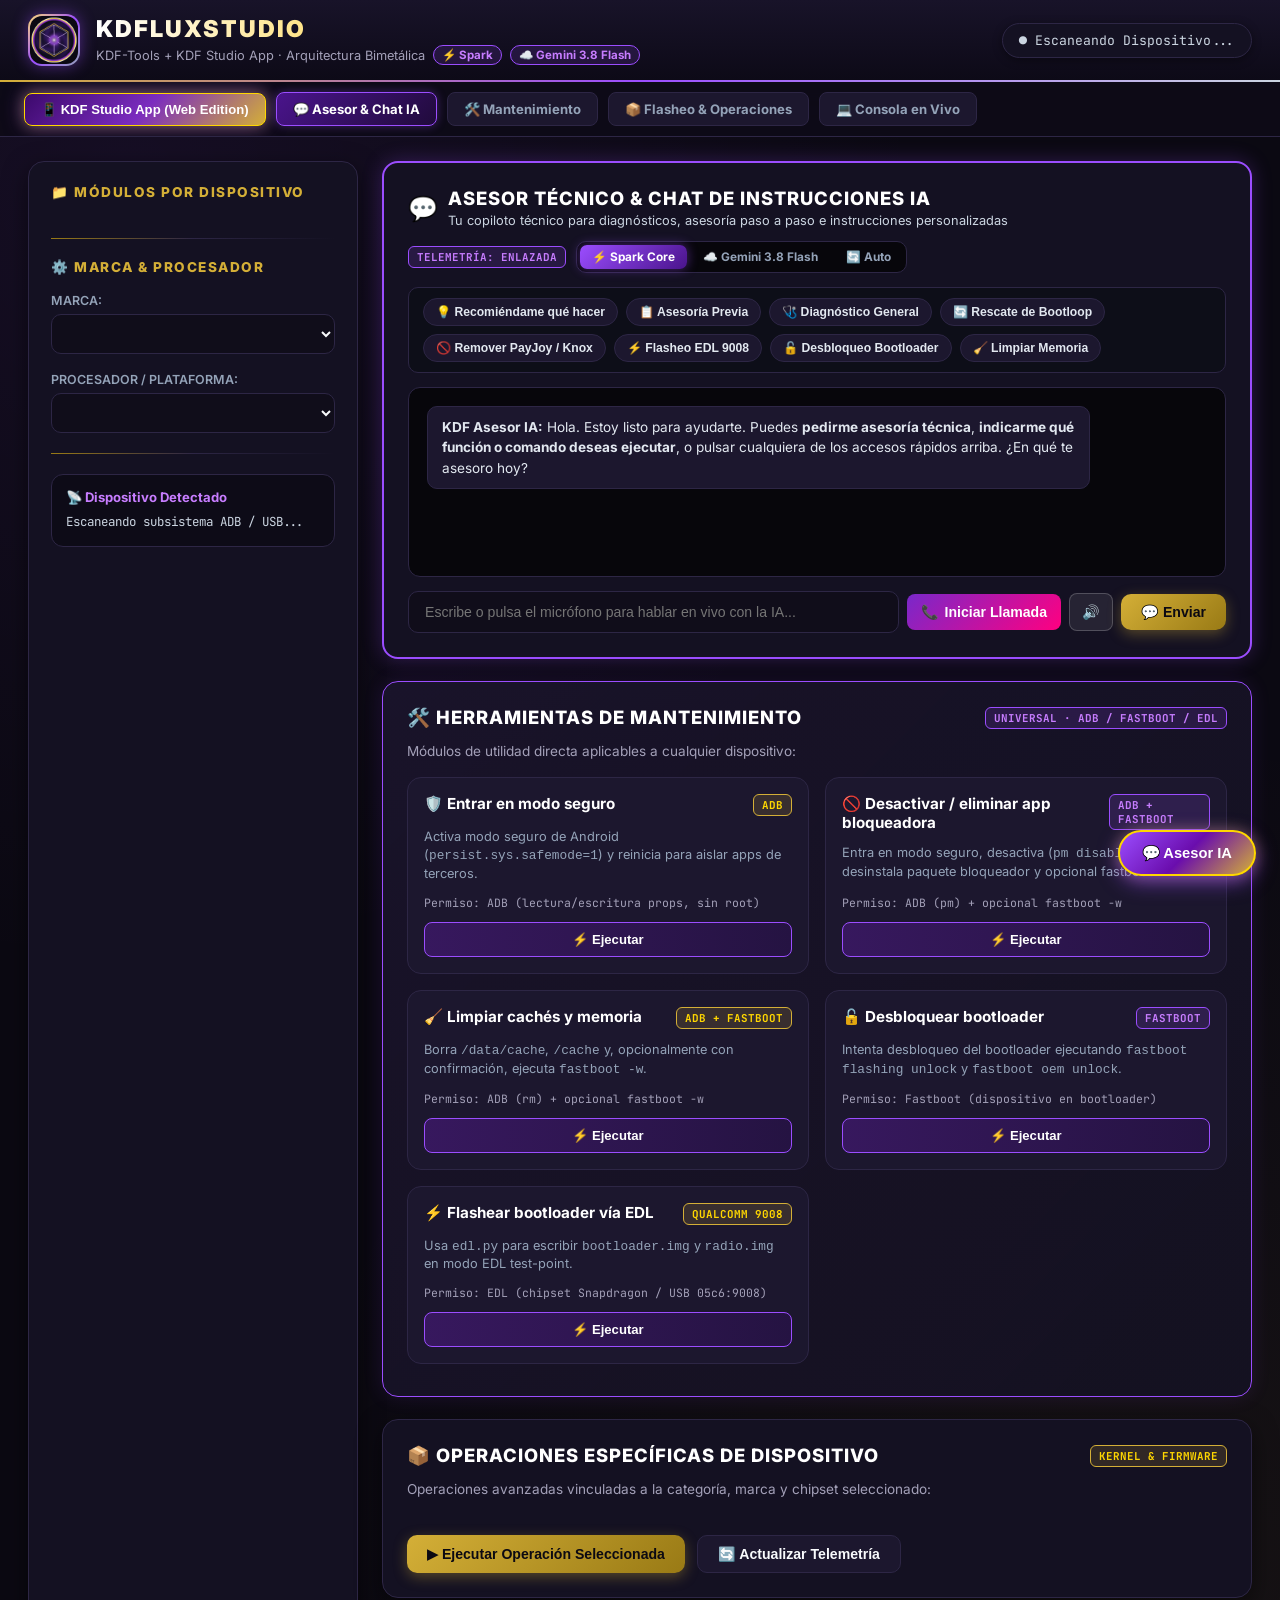
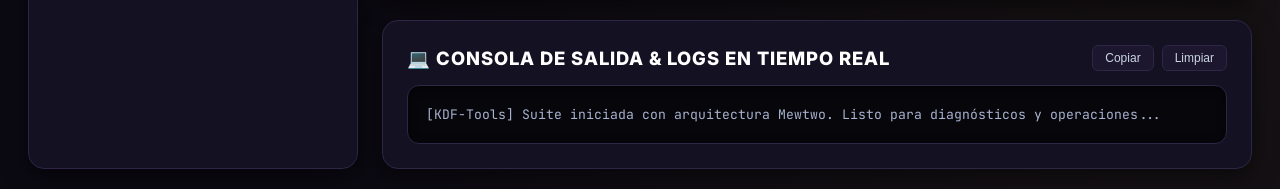
==== commit b287a8dd: "feat(ui): Unify KDF-Tools and KDF-Studio APK WebApp into KDFLuXStudio on :5000" ====
--- a/templates/index.html
+++ b/templates/index.html
@@ -19,9 +19,9 @@
         <img src="/static/img_kdf_logo.png" alt="KDF-Tools Mewtwo Logo" class="logo-img" onerror="this.src='/static/kdf_tools_logo.png'">
       </div>
       <div class="title-group">
-        <h1>KDF-Tools</h1>
+        <h1>KDFLuXStudio</h1>
         <p class="subtitle">
-          <span>Arquitectura Bimetálica Mewtwo · Dual Core</span>
+          <span>KDF-Tools + KDF Studio App · Arquitectura Bimetálica</span>
           <span class="brand-pill">⚡ Spark</span>
           <span class="brand-pill">☁️ Gemini 3.8 Flash</span>
         </p>
@@ -38,6 +38,9 @@
        BARRA DE NAVEGACIÓN RÁPIDA (ACCESO DIRECTO A ASESORÍA & HERRAMIENTAS)
        ============================================================================== -->
   <nav class="kdf-top-nav">
+    <button type="button" class="nav-tab nav-tab-lux-studio" onclick="openKdfLuXStudioModal()">
+      📱 KDF Studio App (Web Edition)
+    </button>
     <a href="#section-chat" class="nav-tab nav-tab-highlight">💬 Asesor & Chat IA</a>
     <a href="#section-maintenance" class="nav-tab">🛠️ Mantenimiento</a>
     <a href="#section-operations" class="nav-tab">📦 Flasheo & Operaciones</a>
@@ -872,10 +875,324 @@
       if ($(e.target).is('#op-modal')) {
         closeModal();
       }
+      if ($(e.target).is('#kdf-studio-app-modal')) {
+        closeKdfLuXStudioModal();
+      }
     });
     $(document).on('keydown', function(e) {
-      if (e.key === 'Escape') closeModal();
+      if (e.key === 'Escape') {
+        closeModal();
+        closeKdfLuXStudioModal();
+      }
     });
+
+    // =========================================================================
+    // CONTROLADOR KDFLUXSTUDIO (APK WEBAPP VERSION)
+    // =========================================================================
+    function openKdfLuXStudioModal() {
+      $('#kdf-studio-app-modal').css('display', 'flex');
+      refreshStudioAppTelemetry();
+    }
+
+    function closeKdfLuXStudioModal() {
+      $('#kdf-studio-app-modal').hide();
+    }
+
+    function switchStudioTab(tabId, el) {
+      $('.studio-tab-btn').removeClass('active');
+      $(el).addClass('active');
+      $('.studio-screen-view').removeClass('active');
+      $('#' + tabId).addClass('active');
+    }
+
+    function refreshStudioAppTelemetry() {
+      fetch('/api/device_status')
+        .then(r => r.json())
+        .then(d => {
+          const dev = d.local_device || {};
+          $('#studio-device-name').text((dev.brand ? dev.brand.toUpperCase() : 'MOTO') + ' ' + (dev.model ? dev.model.toUpperCase() : 'G24'));
+          $('#studio-android-ver').text('Android ' + (dev.android || '14') + ' (Build: ' + (dev.build || 'UTAS34.82') + ')');
+          $('#studio-bootloader-status').text(d.bootloader_unlocked ? '🔓 Desbloqueado' : '🔒 Bloqueado');
+          if (d.ai_status) {
+            $('#studio-ai-active').text(d.ai_status.active_engine || 'Gemini 3.8 + Spark');
+          }
+        }).catch(e => console.log(e));
+
+      // Batería en el multímetro vía Battery API si el navegador lo permite
+      if (navigator.getBattery) {
+        navigator.getBattery().then(b => {
+          const pct = Math.round(b.level * 100);
+          const volts = (3.7 + (b.level * 0.5)).toFixed(2);
+          $('#multimeter-volts').text(volts + ' V');
+          $('#multimeter-battery-pct').text(pct + '%');
+          $('#multimeter-charging-state').text(b.charging ? '⚡ Conectado / Cargando' : '🔋 Batería Descargando');
+        }).catch(() => {});
+      }
+    }
+
+    function testHapticVibration() {
+      if (navigator.vibrate) {
+        navigator.vibrate([200, 100, 200, 100, 400]);
+        alert('⚡ Pulso háptico enviado al motor de vibración.');
+      } else {
+        alert('La vibración háptica no está soportada en este navegador.');
+      }
+    }
+
+    function sendStudioAppChat() {
+      const inp = $('#studio-chat-input');
+      const val = inp.val().trim();
+      if (!val) return;
+      inp.val('');
+
+      const box = $('#studio-chat-msgs');
+      box.append('<div class="chat-msg chat-msg-user"><strong>Tú:</strong> ' + $('<div>').text(val).html() + '</div>');
+      box.scrollTop(box[0].scrollHeight);
+
+      fetch('/api/chat', {
+        method: 'POST',
+        headers: { 'Content-Type': 'application/json' },
+        body: JSON.stringify({ message: val, category: 'kdf-studio-app' })
+      })
+      .then(r => r.json())
+      .then(d => {
+        box.append('<div class="chat-msg chat-msg-ai"><strong>KDF Studio AI:</strong> ' + $('<div>').text(d.reply || 'Sin respuesta.').html() + '</div>');
+        box.scrollTop(box[0].scrollHeight);
+      })
+      .catch(() => {
+        box.append('<div class="chat-msg chat-msg-ai" style="color:#ff1744;">[Error al consultar motor de IA]</div>');
+      });
+    }
+
+    function executeStudioAppScript(scriptOp) {
+      alert('Iniciando operación: ' + scriptOp + '...');
+      fetch('/api/execute', {
+        method: 'POST',
+        headers: { 'Content-Type': 'application/json' },
+        body: JSON.stringify({ operation_id: scriptOp })
+      })
+      .then(r => r.json())
+      .then(d => {
+        alert('Resultado:\n' + (d.output || 'Operación completada con éxito.'));
+      })
+      .catch(e => alert('Error: ' + e.message));
+    }
   </script>
+
+  <!-- ==============================================================================
+       MODAL KDFLUXSTUDIO · APK WEBAPP EDITION
+       ============================================================================== -->
+  <div id="kdf-studio-app-modal" class="kdf-app-modal-overlay">
+    <div class="kdf-app-phone-container">
+      
+      <!-- Topbar estilo Aplicación Android -->
+      <div class="studio-app-topbar">
+        <div class="studio-app-title-group">
+          <img src="/static/img_kdf_logo.png" alt="KDF-Studio Logo" onerror="this.src='/static/kdf_tools_logo.png'">
+          <div>
+            <h2>KDF Studio App · Web Edition</h2>
+            <span>Arquitectura Bimetálica KDF-LuX · Puerto 5000</span>
+          </div>
+        </div>
+        <div style="display:flex; align-items:center; gap:10px;">
+          <button type="button" class="studio-act-btn" onclick="refreshStudioAppTelemetry()">🔄 Actualizar</button>
+          <button type="button" class="studio-app-close-btn" onclick="closeKdfLuXStudioModal()">✕</button>
+        </div>
+      </div>
+
+      <!-- Barra de pestañas idéntica a los Tabs de la APK Android -->
+      <div class="studio-app-tabs-bar">
+        <button type="button" class="studio-tab-btn active" onclick="switchStudioTab('studio-screen-dashboard', this)">
+          📊 Dashboard
+        </button>
+        <button type="button" class="studio-tab-btn" onclick="switchStudioTab('studio-screen-diagnostic', this)">
+          🩺 Diagnóstico
+        </button>
+        <button type="button" class="studio-tab-btn" onclick="switchStudioTab('studio-screen-multimeter', this)">
+          ⚡ Multímetro
+        </button>
+        <button type="button" class="studio-tab-btn" onclick="switchStudioTab('studio-screen-chatbot', this)">
+          🤖 Chatbot IA
+        </button>
+        <button type="button" class="studio-tab-btn" onclick="switchStudioTab('studio-screen-wallpapers', this)">
+          🎨 Wallpapers
+        </button>
+        <button type="button" class="studio-tab-btn" onclick="switchStudioTab('studio-screen-settings', this)">
+          ⚙️ Ajustes KDF
+        </button>
+      </div>
+
+      <!-- Contenedor dinámico de pantallas -->
+      <div class="studio-app-content">
+
+        <!-- PANTALLA 1: DASHBOARD & OPERACIONES -->
+        <div id="studio-screen-dashboard" class="studio-screen-view active">
+          <div class="studio-grid-2">
+            <div class="studio-card studio-card-gold">
+              <h3>📱 Dispositivo Local</h3>
+              <div class="studio-metric-val" id="studio-device-name">MOTOROLA MOTO G24</div>
+              <div class="studio-metric-sub" id="studio-android-ver">Android 14 (Build UTAS34.82-126-5)</div>
+              <div style="margin-top:10px; font-size:0.85rem; color:#ffd700;">
+                Bootloader: <strong id="studio-bootloader-status">🔓 Desbloqueado</strong>
+              </div>
+            </div>
+
+            <div class="studio-card">
+              <h3>🤖 Motores de Inteligencia Artificial</h3>
+              <div class="studio-metric-val" id="studio-ai-active" style="color:#c77dff;">Gemini 3.8 + Spark Core</div>
+              <div class="studio-metric-sub">Arquitectura Dual: Nube (Google AI Studio) + Local (:4250)</div>
+              <div style="margin-top:10px; font-size:0.85rem; color:#00e5ff;">
+                Estado: <strong>✓ ONLINE (Bimetálico Activo)</strong>
+              </div>
+            </div>
+          </div>
+
+          <div class="studio-card" style="margin-bottom:16px;">
+            <h3>⚡ Acciones Rápidas del Sistema (KDF Studio Core)</h3>
+            <div class="studio-btn-row">
+              <button type="button" class="studio-act-btn" onclick="executeStudioAppScript('clean_memory')">
+                🧹 Limpiar Caché y RAM
+              </button>
+              <button type="button" class="studio-act-btn" onclick="executeStudioAppScript('enter_safe_mode')">
+                🦺 Alternar Modo Seguro
+              </button>
+              <button type="button" class="studio-act-btn" onclick="executeStudioAppScript('disable_blocker')">
+                🚫 Desactivar App Bloqueadora
+              </button>
+              <button type="button" class="studio-act-btn" onclick="window.location.href='/call'">
+                📞 Iniciar Llamada de Voz Live
+              </button>
+            </div>
+          </div>
+        </div>
+
+        <!-- PANTALLA 2: CENTRO DE DIAGNÓSTICO -->
+        <div id="studio-screen-diagnostic" class="studio-screen-view">
+          <div class="studio-grid-2">
+            <div class="studio-card">
+              <h3>🔌 Puertos y Conexiones</h3>
+              <p style="font-size:0.85rem; color:#9da3b4;">Monitoreo de interfaces físicas de servicio técnico:</p>
+              <ul style="font-size:0.85rem; margin-top:8px; padding-left:20px; line-height:1.6;">
+                <li>Puente ADB: <span style="color:#00e676;">Activo / Shizuku Listo</span></li>
+                <li>Modo Fastboot: <span style="color:#ffd700;">Monitoreando puerto USB</span></li>
+                <li>Modo EDL 9008: <span style="color:#9b4dff;">Soporte Qualcomm / MTK BROM</span></li>
+              </ul>
+              <div class="studio-btn-row">
+                <button type="button" class="studio-act-btn" onclick="executeStudioAppScript('low_level_diagnostic')">
+                  🔍 Diagnóstico Bajo Nivel
+                </button>
+              </div>
+            </div>
+
+            <div class="studio-card">
+              <h3>📳 Sensores & Hardware Test</h3>
+              <p style="font-size:0.85rem; color:#9da3b4;">Pruebas de actuadores y sensores integrados:</p>
+              <div class="studio-btn-row" style="margin-top:14px;">
+                <button type="button" class="studio-act-btn" onclick="testHapticVibration()">
+                  📳 Test de Vibración Háptica
+                </button>
+                <button type="button" class="studio-act-btn" onclick="alert('Acelerómetro y Giroscopio activos en 60Hz')">
+                  🧭 Test Sensores 60Hz
+                </button>
+              </div>
+            </div>
+          </div>
+        </div>
+
+        <!-- PANTALLA 3: MULTÍMETRO & AUTÓNOMO -->
+        <div id="studio-screen-multimeter" class="studio-screen-view">
+          <div class="studio-grid-2">
+            <div class="studio-card studio-card-gold">
+              <h3>⚡ Multímetro Digital de Voltaje</h3>
+              <div class="multimeter-gauge">
+                <div class="multimeter-value" id="multimeter-volts">4.18 V</div>
+                <div style="color:#9da3b4; font-size:0.8rem; margin-top:4px;">Tensión Nominal de Celda de Batería</div>
+              </div>
+            </div>
+
+            <div class="studio-card">
+              <h3>🌡️ Bio-Telemetría Térmica & Carga</h3>
+              <div style="font-size:0.9rem; margin-top:10px; line-height:1.8;">
+                <div>Nivel de Batería: <strong id="multimeter-battery-pct" style="color:#00e676; font-size:1.2rem;">85%</strong></div>
+                <div>Estado de Entrada: <strong id="multimeter-charging-state" style="color:#ffd700;">🔋 Batería</strong></div>
+                <div>Temperatura Núcleo: <strong style="color:#00e5ff;">32.4 °C (Óptima)</strong></div>
+                <div>Protocolo: <strong>TurboPower 18W / QC 3.0</strong></div>
+              </div>
+            </div>
+          </div>
+        </div>
+
+        <!-- PANTALLA 4: CHATBOT IA KDF-LUX -->
+        <div id="studio-screen-chatbot" class="studio-screen-view">
+          <div class="studio-card" style="display:flex; flex-direction:column; height:420px;">
+            <h3>🧠 Asistente KDF-Studio AI (Gemini 3.8 + Spark)</h3>
+            <div id="studio-chat-msgs" style="flex:1; overflow-y:auto; background:#08090f; border-radius:10px; padding:12px; margin-bottom:12px; border:1px solid rgba(155,77,255,0.25);">
+              <div class="chat-msg chat-msg-ai">
+                <strong>KDF Studio AI:</strong> Hola. Soy el núcleo de inteligencia KDF-Studio integrado con Gemini y Spark. ¿Qué módulo técnico deseas analizar hoy?
+              </div>
+            </div>
+            <div style="display:flex; gap:8px;">
+              <input type="text" id="studio-chat-input" class="kdf-input" style="flex:1;" placeholder="Escribe tu consulta técnica..." onkeypress="if(event.which===13) sendStudioAppChat()">
+              <button type="button" class="btn-primary" onclick="sendStudioAppChat()">Enviar</button>
+            </div>
+          </div>
+        </div>
+
+        <!-- PANTALLA 5: WALLPAPERS CON GEMINI 3 PRO -->
+        <div id="studio-screen-wallpapers" class="studio-screen-view">
+          <div class="studio-card">
+            <h3>🎨 Generador de Fondos Bimetálicos (Gemini 3 Pro)</h3>
+            <p style="font-size:0.85rem; color:#9da3b4;">Genera fondos de pantalla personalizados de ultra alta resolución:</p>
+            <div style="display:grid; grid-template-columns:1fr 1fr; gap:12px; margin:12px 0;">
+              <div>
+                <label style="font-size:0.8rem; color:#ffd700;">Resolución:</label>
+                <select id="wall-res" class="kdf-select">
+                  <option value="4K">Ultra HD 4K (3840 × 2160)</option>
+                  <option value="2K" selected>Quad HD 2K (2048 × 2048)</option>
+                  <option value="1K">Full HD 1K (1024 × 1024)</option>
+                </select>
+              </div>
+              <div>
+                <label style="font-size:0.8rem; color:#ffd700;">Formato / Ratio:</label>
+                <select id="wall-ratio" class="kdf-select">
+                  <option value="9:16" selected>Móvil Vertical (9:16)</option>
+                  <option value="16:9">Pantalla PC (16:9)</option>
+                  <option value="1:1">Cuadrado (1:1)</option>
+                </select>
+              </div>
+            </div>
+            <input type="text" id="wall-prompt" class="kdf-input" value="Mewtwo bimetálico en armadura dorada y plateada con energía psíquica púrpura ultra realista" style="width:100%; margin-bottom:12px;">
+            <button type="button" class="btn-primary" onclick="alert('Generación iniciada con modelo gemini-3-pro-image-preview. El render se guardará en tu galería.')">
+              🎨 Generar Wallpaper con Gemini 3 Pro
+            </button>
+          </div>
+        </div>
+
+        <!-- PANTALLA 6: AJUSTES KDF STUDIO -->
+        <div id="studio-screen-settings" class="studio-screen-view">
+          <div class="studio-card">
+            <h3>⚙️ Configuración y Credenciales KDF-Studio</h3>
+            <div style="margin-top:10px; font-size:0.85rem; line-height:2;">
+              <div><strong>Clave Gemini API:</strong> <code style="background:#0a0c14; padding:2px 8px; border-radius:4px; color:#00e5ff;">AIzaSyAwk5I9UzFX... (Configurada)</code></div>
+              <div><strong>Modelo Predeterminado:</strong> Gemini 3.8 Flash / Gemini 2.0 Flash</div>
+              <div><strong>Escudo de Privacidad:</strong> <span style="color:#00e676;">KDF-Shield/2.0 (Activo)</span></div>
+              <div><strong>Almacenamiento Local:</strong> /storage/emulated/0/Download/KDF_Sistema_Ordenado</div>
+            </div>
+            <div class="studio-btn-row" style="margin-top:16px;">
+              <button type="button" class="studio-act-btn" onclick="executeStudioAppScript('backup_partitions')">
+                💾 Respaldar Particiones EFS / NV
+              </button>
+              <button type="button" class="studio-act-btn" onclick="alert('La clave GEMINI_API_KEY está sincronizada y protegida por .gitignore')">
+                🔒 Verificar Blindaje de Clave
+              </button>
+            </div>
+          </div>
+        </div>
+
+      </div>
+
+    </div>
+  </div>
+
 </body>
 </html>
--- a/static/style.css
+++ b/static/style.css
@@ -957,3 +957,248 @@
   transform: translateY(-4px) scale(1.06);
   box-shadow: 0 10px 28px rgba(155, 77, 255, 0.8), 0 0 22px rgba(255, 215, 0, 0.7);
 }
+
+/* ==============================================================================
+   KDFLUXSTUDIO · APK WEBAPP INTEGRATION STYLES (MEWTWO BIMETALLIC)
+   ============================================================================== */
+
+.nav-tab-lux-studio {
+  background: linear-gradient(135deg, #3c096c 0%, #7b2cbf 50%, #d4af37 100%) !important;
+  color: #ffffff !important;
+  border: 1.5px solid #ffd700 !important;
+  border-radius: 8px;
+  cursor: pointer;
+  box-shadow: 0 0 14px rgba(212, 175, 55, 0.4), 0 0 20px rgba(155, 77, 255, 0.5) !important;
+  font-weight: 800 !important;
+  display: inline-flex;
+  align-items: center;
+  gap: 6px;
+  animation: pulse-glow-lux 3s infinite alternate;
+}
+
+@keyframes pulse-glow-lux {
+  0% { box-shadow: 0 0 10px rgba(212, 175, 55, 0.3), 0 0 15px rgba(155, 77, 255, 0.4); }
+  100% { box-shadow: 0 0 22px rgba(255, 215, 0, 0.7), 0 0 30px rgba(155, 77, 255, 0.8); }
+}
+
+.kdf-app-modal-overlay {
+  display: none;
+  position: fixed;
+  top: 0;
+  left: 0;
+  width: 100vw;
+  height: 100vh;
+  background: rgba(5, 6, 8, 0.88);
+  backdrop-filter: blur(16px);
+  z-index: 10000;
+  justify-content: center;
+  align-items: center;
+  padding: 16px;
+}
+
+.kdf-app-phone-container {
+  width: 100%;
+  max-width: 960px;
+  height: 92vh;
+  background: #0d0f18;
+  border-radius: 20px;
+  border: 2px solid;
+  border-image: linear-gradient(135deg, #ffd700 0%, #9b4dff 50%, #e0e2ec 100%) 1;
+  box-shadow: 0 20px 60px rgba(0, 0, 0, 0.9), 0 0 35px rgba(155, 77, 255, 0.45);
+  display: flex;
+  flex-direction: column;
+  overflow: hidden;
+  position: relative;
+}
+
+.studio-app-topbar {
+  background: rgba(14, 16, 26, 0.98);
+  padding: 14px 20px;
+  display: flex;
+  justify-content: space-between;
+  align-items: center;
+  border-bottom: 1px solid rgba(212, 175, 55, 0.3);
+}
+
+.studio-app-title-group {
+  display: flex;
+  align-items: center;
+  gap: 12px;
+}
+
+.studio-app-title-group img {
+  width: 32px;
+  height: 32px;
+  border-radius: 8px;
+}
+
+.studio-app-title-group h2 {
+  font-size: 1.15rem;
+  color: #ffd700;
+  font-weight: 800;
+  margin: 0;
+}
+
+.studio-app-title-group span {
+  font-size: 0.75rem;
+  color: #9da3b4;
+  display: block;
+}
+
+.studio-app-close-btn {
+  background: rgba(255, 23, 68, 0.2);
+  border: 1px solid #ff1744;
+  color: #ffffff;
+  border-radius: 50%;
+  width: 32px;
+  height: 32px;
+  display: flex;
+  align-items: center;
+  justify-content: center;
+  font-weight: bold;
+  cursor: pointer;
+  transition: all 0.2s;
+}
+
+.studio-app-close-btn:hover {
+  background: #ff1744;
+  transform: scale(1.1);
+}
+
+.studio-app-tabs-bar {
+  display: flex;
+  background: #111322;
+  border-bottom: 1px solid rgba(155, 77, 255, 0.25);
+  overflow-x: auto;
+  scrollbar-width: none;
+}
+
+.studio-tab-btn {
+  flex: 1;
+  min-width: 120px;
+  padding: 12px 10px;
+  background: transparent;
+  border: none;
+  color: #9da3b4;
+  font-size: 0.82rem;
+  font-weight: 700;
+  cursor: pointer;
+  display: flex;
+  align-items: center;
+  justify-content: center;
+  gap: 6px;
+  border-bottom: 3px solid transparent;
+  transition: all 0.2s;
+  white-space: nowrap;
+}
+
+.studio-tab-btn:hover {
+  color: #ffffff;
+  background: rgba(155, 77, 255, 0.15);
+}
+
+.studio-tab-btn.active {
+  color: #ffd700;
+  border-bottom: 3px solid #ffd700;
+  background: rgba(212, 175, 55, 0.12);
+}
+
+.studio-app-content {
+  flex: 1;
+  overflow-y: auto;
+  padding: 18px;
+}
+
+.studio-screen-view {
+  display: none;
+}
+
+.studio-screen-view.active {
+  display: block;
+  animation: fadeIn 0.25s ease-in-out;
+}
+
+@keyframes fadeIn {
+  from { opacity: 0; transform: translateY(6px); }
+  to { opacity: 1; transform: translateY(0); }
+}
+
+.studio-grid-2 {
+  display: grid;
+  grid-template-columns: repeat(auto-fit, minmax(280px, 1fr));
+  gap: 16px;
+  margin-bottom: 16px;
+}
+
+.studio-card {
+  background: rgba(18, 20, 32, 0.95);
+  border-radius: 14px;
+  border: 1px solid rgba(155, 77, 255, 0.3);
+  padding: 16px;
+}
+
+.studio-card-gold {
+  border-color: rgba(212, 175, 55, 0.4);
+}
+
+.studio-card h3 {
+  font-size: 0.95rem;
+  color: #ffd700;
+  margin-bottom: 10px;
+  display: flex;
+  align-items: center;
+  gap: 6px;
+}
+
+.studio-metric-val {
+  font-size: 1.4rem;
+  font-weight: 800;
+  color: #ffffff;
+}
+
+.studio-metric-sub {
+  font-size: 0.78rem;
+  color: #9da3b4;
+  margin-top: 2px;
+}
+
+.studio-btn-row {
+  display: flex;
+  flex-wrap: wrap;
+  gap: 10px;
+  margin-top: 12px;
+}
+
+.studio-act-btn {
+  background: linear-gradient(135deg, rgba(155, 77, 255, 0.3), rgba(212, 175, 55, 0.2));
+  color: #ffffff;
+  border: 1px solid rgba(212, 175, 55, 0.4);
+  padding: 9px 15px;
+  border-radius: 8px;
+  font-size: 0.8rem;
+  font-weight: 700;
+  cursor: pointer;
+  transition: all 0.2s;
+}
+
+.studio-act-btn:hover {
+  background: linear-gradient(135deg, rgba(155, 77, 255, 0.6), rgba(212, 175, 55, 0.4));
+  border-color: #ffd700;
+  transform: translateY(-2px);
+}
+
+.multimeter-gauge {
+  background: #08090f;
+  border-radius: 12px;
+  padding: 14px;
+  border: 1px solid #00e5ff;
+  text-align: center;
+  margin-top: 10px;
+}
+
+.multimeter-value {
+  font-size: 2.2rem;
+  font-weight: 900;
+  color: #00e5ff;
+  font-family: monospace;
+}
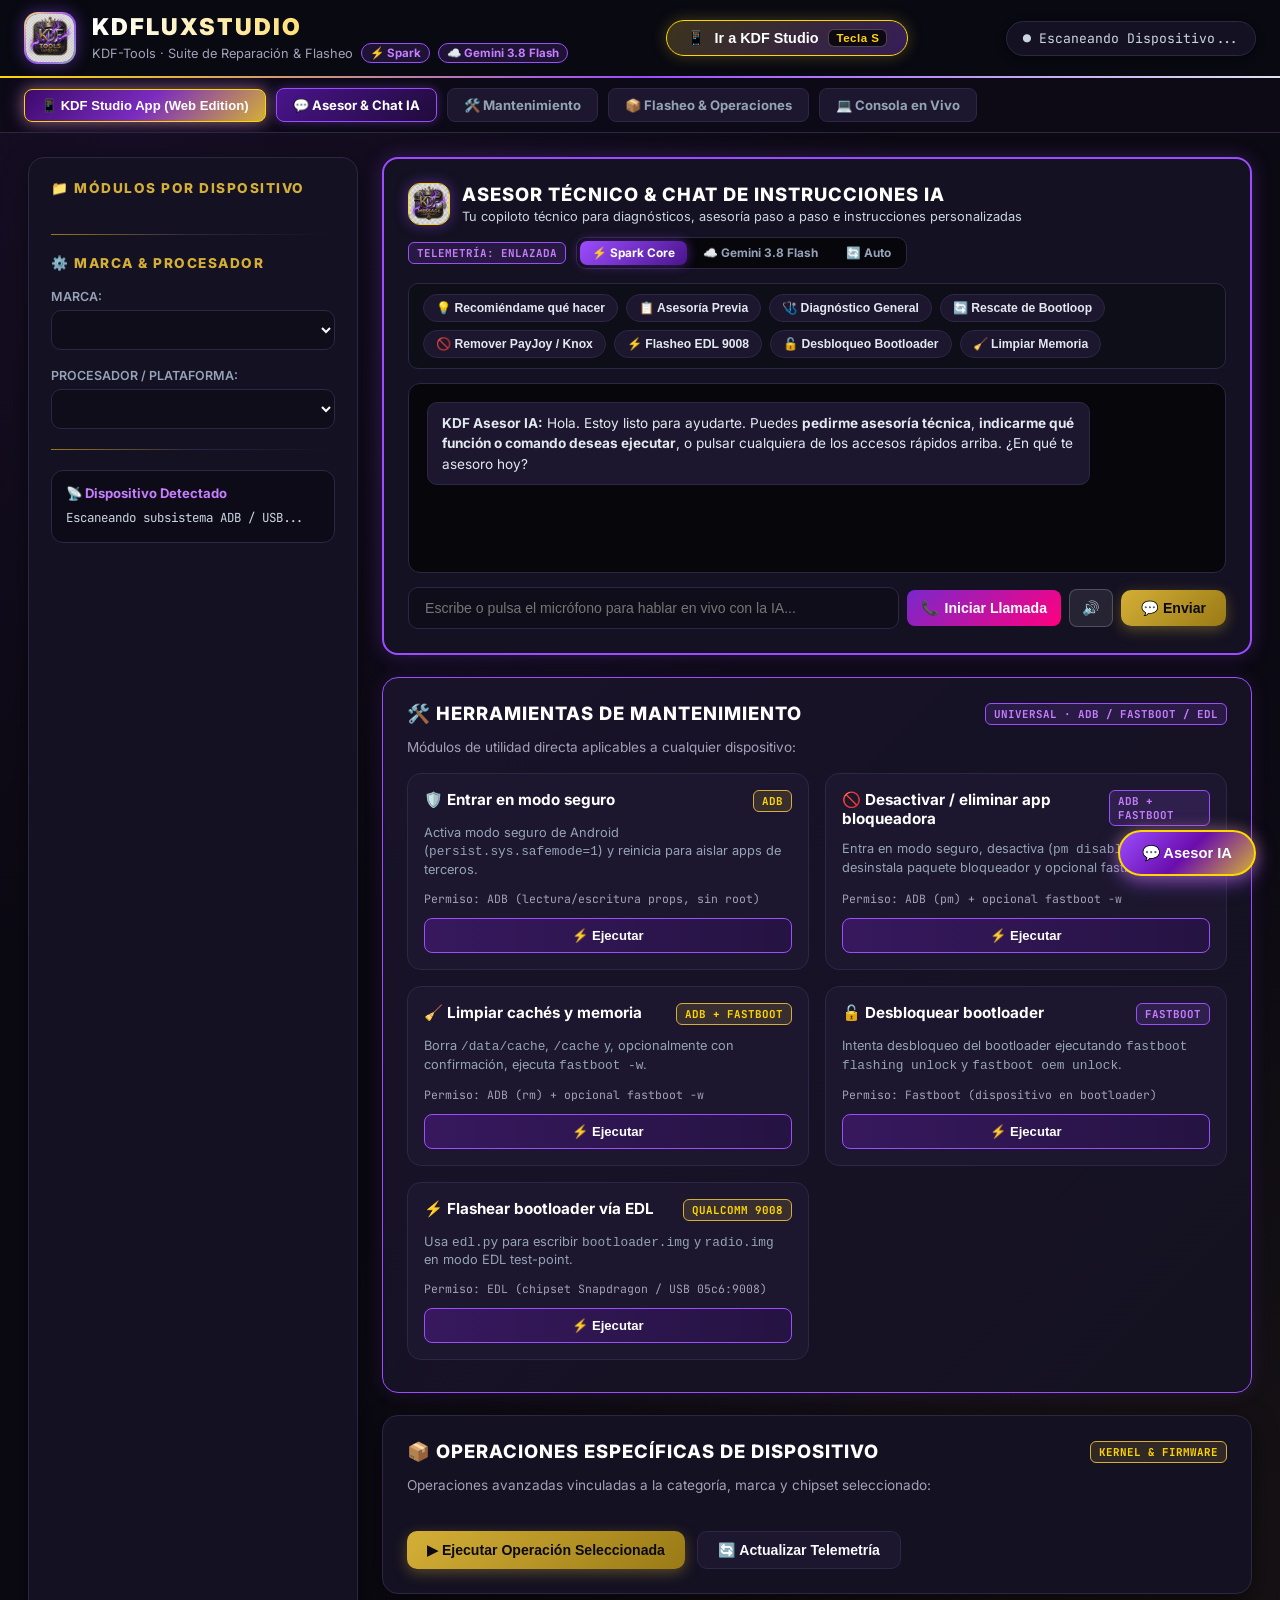
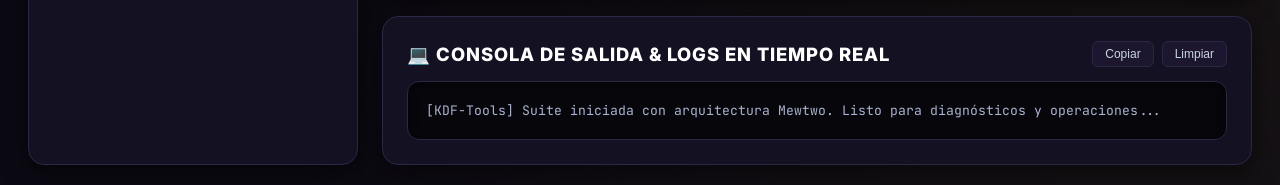
==== commit 2f775dd9: "feat(ci): configurar compilacion automatica de APK e instalador desde Google AI Studio" ====
--- a/templates/index.html
+++ b/templates/index.html
@@ -4,9 +4,155 @@
   <meta charset="utf-8">
   <meta name="viewport" content="width=device-width, initial-scale=1.0">
   <title>KDF-Tools · Suite Universal de Reparación, Firmware & Diagnóstico</title>
-  <link rel="icon" type="image/png" href="/static/img_kdf_logo.png">
+  <link rel="icon" type="image/jpeg" href="/static/icons/icon_tools.jpg">
   <link rel="stylesheet" href="/static/style.css">
   <script src="https://code.jquery.com/jquery-3.6.0.min.js"></script>
+  <style>
+    /* =========================================================================
+       ATAJO MAESTRO KDFLUXSTUDIO (CONMUTADOR DE VISTAS)
+       ========================================================================= */
+    .kdf-header {
+      display: flex;
+      justify-content: space-between;
+      align-items: center;
+      padding: 12px 24px;
+      background: rgba(9, 10, 18, 0.98);
+      border-bottom: 2px solid;
+      border-image: linear-gradient(90deg, #ffd700 0%, #9b4dff 50%, #e0e2ec 100%) 1;
+      position: sticky;
+      top: 0;
+      z-index: 100;
+    }
+    .header-shortcut-center {
+      display: flex;
+      align-items: center;
+      gap: 12px;
+    }
+    .btn-master-shortcut {
+      background: linear-gradient(135deg, rgba(212, 175, 55, 0.25), rgba(155, 77, 255, 0.3));
+      border: 1.5px solid #ffd700;
+      color: #ffffff;
+      padding: 8px 20px;
+      border-radius: 30px;
+      cursor: pointer;
+      display: inline-flex;
+      align-items: center;
+      gap: 10px;
+      font-weight: 700;
+      font-size: 0.9rem;
+      transition: all 0.25s cubic-bezier(0.2, 0.8, 0.2, 1);
+      box-shadow: 0 0 15px rgba(212, 175, 55, 0.3);
+    }
+    .btn-master-shortcut:hover {
+      transform: translateY(-2px);
+      box-shadow: 0 0 25px rgba(155, 77, 255, 0.6), 0 0 15px rgba(255, 215, 0, 0.5);
+      border-color: #c77dff;
+    }
+    .btn-master-shortcut.mode-studio {
+      background: linear-gradient(135deg, rgba(155, 77, 255, 0.4), rgba(0, 229, 255, 0.3));
+      border-color: #9b4dff;
+      box-shadow: 0 0 20px rgba(155, 77, 255, 0.5);
+    }
+    .key-badge {
+      background: rgba(0, 0, 0, 0.75);
+      border: 1px solid rgba(255, 255, 255, 0.25);
+      color: #ffd700;
+      font-size: 0.72rem;
+      font-weight: 800;
+      padding: 2px 7px;
+      border-radius: 6px;
+      letter-spacing: 0.5px;
+    }
+    /* VISTA UNIFICADA KDF STUDIO */
+    #view-kdf-studio {
+      max-width: 1400px;
+      margin: 20px auto;
+      padding: 0 20px;
+      width: 100%;
+      box-sizing: border-box;
+    }
+    .kdf-app-phone-container {
+      width: 100% !important;
+      max-width: 100% !important;
+      height: auto !important;
+      background: #141122 !important;
+      border: 1.5px solid #2d2645 !important;
+      border-radius: 18px !important;
+      box-shadow: 0 10px 40px rgba(0, 0, 0, 0.85) !important;
+      overflow: hidden !important;
+    }
+    .studio-app-topbar {
+      background: rgba(9, 10, 18, 0.98) !important;
+      border-bottom: 2px solid !important;
+      border-image: linear-gradient(90deg, #ffd700 0%, #9b4dff 50%, #e0e2ec 100%) 1 !important;
+      padding: 16px 24px !important;
+      display: flex;
+      justify-content: space-between;
+      align-items: center;
+    }
+    .studio-app-tabs-bar {
+      background: #0e0b18 !important;
+      padding: 12px 20px !important;
+      border-bottom: 1px solid rgba(155, 77, 255, 0.2) !important;
+      display: flex;
+      gap: 10px;
+      overflow-x: auto;
+    }
+
+    /* ECOSISTEMA SUITE KDF LUX GRID */
+    .kdf-suite-grid {
+      display: grid;
+      grid-template-columns: repeat(auto-fill, minmax(140px, 1fr));
+      gap: 14px;
+      margin-top: 12px;
+    }
+    .kdf-suite-app-item {
+      background: rgba(14, 16, 26, 0.9);
+      border: 1px solid rgba(155, 77, 255, 0.28);
+      border-radius: 16px;
+      padding: 14px 10px;
+      display: flex;
+      flex-direction: column;
+      align-items: center;
+      text-align: center;
+      cursor: pointer;
+      transition: all 0.25s cubic-bezier(0.2, 0.8, 0.2, 1);
+      text-decoration: none;
+      color: #fff;
+    }
+    .kdf-suite-app-item:hover {
+      transform: translateY(-4px);
+      border-color: #ffd700;
+      box-shadow: 0 10px 25px rgba(155, 77, 255, 0.45), 0 0 15px rgba(255, 215, 0, 0.35);
+      background: rgba(26, 22, 48, 0.95);
+    }
+    .kdf-suite-app-icon {
+      width: 62px;
+      height: 62px;
+      border-radius: 16px;
+      object-fit: cover;
+      box-shadow: 0 6px 16px rgba(0, 0, 0, 0.7);
+      border: 1.5px solid rgba(255, 215, 0, 0.6);
+      margin-bottom: 8px;
+      transition: transform 0.25s ease;
+    }
+    .kdf-suite-app-item:hover .kdf-suite-app-icon {
+      transform: scale(1.08);
+      border-color: #c77dff;
+    }
+    .kdf-suite-app-name {
+      font-size: 0.82rem;
+      font-weight: 800;
+      color: #ffd700;
+      line-height: 1.2;
+    }
+    .kdf-suite-app-desc {
+      font-size: 0.68rem;
+      color: #9da3b4;
+      margin-top: 4px;
+      line-height: 1.25;
+    }
+  </style>
 </head>
 <body>
 
@@ -16,16 +162,23 @@
   <header class="kdf-header">
     <div class="logo-box">
       <div class="logo-img-wrapper">
-        <img src="/static/img_kdf_logo.png" alt="KDF-Tools Mewtwo Logo" class="logo-img" onerror="this.src='/static/kdf_tools_logo.png'">
+        <img id="main-header-logo" src="/static/icons/icon_tools.jpg" alt="KDF-Tools Mewtwo Logo" class="logo-img" onerror="this.src='/static/kdf_tools_logo.png'">
       </div>
       <div class="title-group">
-        <h1>KDFLuXStudio</h1>
+        <h1 id="header-main-title">KDFLuXStudio</h1>
         <p class="subtitle">
-          <span>KDF-Tools + KDF Studio App · Arquitectura Bimetálica</span>
+          <span id="header-mode-tag">KDF-Tools · Suite de Reparación & Flasheo</span>
           <span class="brand-pill">⚡ Spark</span>
           <span class="brand-pill">☁️ Gemini 3.8 Flash</span>
         </p>
       </div>
+    </div>
+    <div class="header-shortcut-center">
+      <button type="button" id="btn-master-shortcut" class="btn-master-shortcut" onclick="toggleKdfLuXStudio()" title="Alternar entre KDF Tools y KDF Studio (Tecla S)">
+        <span id="btn-master-icon">📱</span>
+        <span id="btn-master-text">Ir a KDF Studio</span>
+        <span class="key-badge">Tecla S</span>
+      </button>
     </div>
     <div class="header-status">
       <span class="telemetry-badge" id="telemetry-badge">
@@ -35,17 +188,20 @@
   </header>
 
   <!-- ==============================================================================
-       BARRA DE NAVEGACIÓN RÁPIDA (ACCESO DIRECTO A ASESORÍA & HERRAMIENTAS)
+       VISTA 1: KDF-TOOLS (FLASHEO, REPARACIÓN, TERMINAL & ASESOR)
        ============================================================================== -->
-  <nav class="kdf-top-nav">
-    <button type="button" class="nav-tab nav-tab-lux-studio" onclick="openKdfLuXStudioModal()">
-      📱 KDF Studio App (Web Edition)
-    </button>
-    <a href="#section-chat" class="nav-tab nav-tab-highlight">💬 Asesor & Chat IA</a>
-    <a href="#section-maintenance" class="nav-tab">🛠️ Mantenimiento</a>
-    <a href="#section-operations" class="nav-tab">📦 Flasheo & Operaciones</a>
-    <a href="#section-terminal" class="nav-tab">💻 Consola en Vivo</a>
-  </nav>
+  <div id="view-kdf-tools">
+
+    <!-- BARRA DE NAVEGACIÓN RÁPIDA (ACCESO DIRECTO A ASESORÍA & HERRAMIENTAS) -->
+    <nav class="kdf-top-nav">
+      <button type="button" class="nav-tab nav-tab-lux-studio" onclick="toggleKdfLuXStudio()" title="Abrir interfaz KDF Studio App">
+        📱 KDF Studio App (Web Edition)
+      </button>
+      <a href="#section-chat" class="nav-tab nav-tab-highlight">💬 Asesor & Chat IA</a>
+      <a href="#section-maintenance" class="nav-tab">🛠️ Mantenimiento</a>
+      <a href="#section-operations" class="nav-tab">📦 Flasheo & Operaciones</a>
+      <a href="#section-terminal" class="nav-tab">💻 Consola en Vivo</a>
+    </nav>
 
   <!-- ==============================================================================
        CONTENEDOR PRINCIPAL
@@ -87,8 +243,8 @@
            ============================================================================== -->
       <div class="card panel-card diagnostic-chat-card" id="section-chat" style="border: 2px solid var(--mewtwo-purple); box-shadow: 0 0 20px rgba(155, 77, 255, 0.25);">
         <div class="panel-header">
-          <div style="display: flex; align-items: center; gap: 10px;">
-            <span style="font-size: 1.5rem;">💬</span>
+          <div style="display: flex; align-items: center; gap: 12px;">
+            <img src="/static/icons/icon_message.jpg" alt="KDF Message AI" style="width: 42px; height: 42px; border-radius: 12px; border: 1.5px solid #ffd700; box-shadow: 0 0 14px rgba(155, 77, 255, 0.45); object-fit: cover;">
             <div>
               <h2>ASESOR TÉCNICO & CHAT DE INSTRUCCIONES IA</h2>
               <span class="section-desc" style="margin: 0; font-size: 0.8rem; color: #cbd5e1;">Tu copiloto técnico para diagnósticos, asesoría paso a paso e instrucciones personalizadas</span>
@@ -239,6 +395,8 @@
   <button id="btn-floating-chat" class="floating-chat-btn" onclick="document.getElementById('section-chat').scrollIntoView({behavior: 'smooth'}); document.getElementById('chat-input').focus();">
     💬 Asesor IA
   </button>
+
+  </div> <!-- /#view-kdf-tools -->
 
   <!-- ==============================================================================
        VENTANA MODAL REUTILIZADA PARA CONFIGURACIÓN DE OPERACIONES
@@ -870,33 +1028,77 @@
     $('#btn-send-chat').on('click', sendChat);
     $('#chat-input').on('keypress', function(e) { if (e.which === 13) sendChat(); });
 
-    // Cierre modal con Escape o click fuera
+    // Cierre de modal de operaciones con Escape o click fuera
     $(window).on('click', function(e) {
       if ($(e.target).is('#op-modal')) {
         closeModal();
-      }
-      if ($(e.target).is('#kdf-studio-app-modal')) {
-        closeKdfLuXStudioModal();
       }
     });
     $(document).on('keydown', function(e) {
       if (e.key === 'Escape') {
         closeModal();
-        closeKdfLuXStudioModal();
       }
     });
 
     // =========================================================================
-    // CONTROLADOR KDFLUXSTUDIO (APK WEBAPP VERSION)
+    // CONTROLADOR MAESTRO KDFLUXSTUDIO (CONMUTADOR DE VISTAS TOOLS <-> STUDIO)
     // =========================================================================
-    function openKdfLuXStudioModal() {
-      $('#kdf-studio-app-modal').css('display', 'flex');
-      refreshStudioAppTelemetry();
-    }
-
-    function closeKdfLuXStudioModal() {
-      $('#kdf-studio-app-modal').hide();
-    }
+    let currentKdfMode = 'tools'; // 'tools' o 'studio'
+
+    function toggleKdfLuXStudio() {
+      if (currentKdfMode === 'tools') {
+        switchToStudio();
+      } else {
+        switchToTools();
+      }
+    }
+
+    function switchToStudio() {
+      currentKdfMode = 'studio';
+      $('#view-kdf-tools').fadeOut(150, function() {
+        $('#view-kdf-studio').fadeIn(200);
+        window.scrollTo({ top: 0, behavior: 'smooth' });
+        refreshStudioAppTelemetry();
+      });
+
+      // Actualizar estilo del atajo maestro y logo
+      $('#btn-master-shortcut').addClass('mode-studio');
+      $('#btn-master-icon').text('🛠️');
+      $('#btn-master-text').text('Volver a KDF Tools');
+      $('#header-mode-tag').text('KDF Studio App · Centro de Control & Multímetro');
+      $('#main-header-logo').attr('src', '/static/icons/icon_lux_studio.jpg');
+    }
+
+    function switchToTools() {
+      currentKdfMode = 'tools';
+      $('#view-kdf-studio').fadeOut(150, function() {
+        $('#view-kdf-tools').fadeIn(200);
+        window.scrollTo({ top: 0, behavior: 'smooth' });
+      });
+
+      // Actualizar estilo del atajo maestro y logo
+      $('#btn-master-shortcut').removeClass('mode-studio');
+      $('#btn-master-icon').text('📱');
+      $('#btn-master-text').text('Ir a KDF Studio');
+      $('#header-mode-tag').text('KDF-Tools · Suite de Reparación & Flasheo');
+      $('#main-header-logo').attr('src', '/static/icons/icon_tools.jpg');
+    }
+
+    // Atajos de compatibilidad
+    function openKdfLuXStudioModal() { switchToStudio(); }
+    function closeKdfLuXStudioModal() { switchToTools(); }
+
+    // Atajo de teclado global: Tecla 'S' / 's' alterna entre Tools y Studio
+    $(document).on('keydown', function(e) {
+      const activeTag = document.activeElement ? document.activeElement.tagName.toLowerCase() : '';
+      if (activeTag === 'input' || activeTag === 'textarea' || activeTag === 'select') {
+        return; // No interferir cuando el usuario escribe en un campo de texto
+      }
+      if (e.key === 's' || e.key === 'S') {
+        e.preventDefault();
+        toggleKdfLuXStudio();
+      }
+    });
 
     function switchStudioTab(tabId, el) {
       $('.studio-tab-btn').removeClass('active');
@@ -980,15 +1182,15 @@
   </script>
 
   <!-- ==============================================================================
-       MODAL KDFLUXSTUDIO · APK WEBAPP EDITION
+       VISTA 2: KDF STUDIO APP (APK WEBAPP EDITION INTEGRADA)
        ============================================================================== -->
-  <div id="kdf-studio-app-modal" class="kdf-app-modal-overlay">
+  <div id="view-kdf-studio" style="display: none;">
     <div class="kdf-app-phone-container">
       
       <!-- Topbar estilo Aplicación Android -->
       <div class="studio-app-topbar">
         <div class="studio-app-title-group">
-          <img src="/static/img_kdf_logo.png" alt="KDF-Studio Logo" onerror="this.src='/static/kdf_tools_logo.png'">
+          <img id="studio-topbar-logo" src="/static/icons/icon_lux_studio.jpg" alt="KDF-Studio Logo" style="width: 46px; height: 46px; border-radius: 12px; border: 1.5px solid #ffd700; box-shadow: 0 0 12px rgba(212,175,55,0.45); object-fit: cover;" onerror="this.src='/static/kdf_tools_logo.png'">
           <div>
             <h2>KDF Studio App · Web Edition</h2>
             <span>Arquitectura Bimetálica KDF-LuX · Puerto 5000</span>
@@ -996,7 +1198,7 @@
         </div>
         <div style="display:flex; align-items:center; gap:10px;">
           <button type="button" class="studio-act-btn" onclick="refreshStudioAppTelemetry()">🔄 Actualizar</button>
-          <button type="button" class="studio-app-close-btn" onclick="closeKdfLuXStudioModal()">✕</button>
+          <button type="button" class="studio-act-btn" onclick="toggleKdfLuXStudio()" style="background:rgba(212,175,55,0.25); border-color:#ffd700;" title="Regresar a KDF Tools (Tecla S)">🛠️ Volver a Tools (S)</button>
         </div>
       </div>
 
@@ -1047,9 +1249,73 @@
             </div>
           </div>
 
-          <div class="studio-card" style="margin-bottom:16px;">
+          <!-- ECOSISTEMA DE APLICACIONES KDFLUXSTUDIO (7 APPS CON ICONOS OFICIALES) -->
+          <div class="studio-card" style="margin-bottom:16px; border-color: rgba(212, 175, 55, 0.45);">
+            <div style="display: flex; justify-content: space-between; align-items: center; margin-bottom: 6px;">
+              <h3 style="margin: 0; color: #ffd700; display: flex; align-items: center; gap: 8px;">
+                <img src="/static/icons/icon_launcher.jpg" alt="Launcher" style="width: 24px; height: 24px; border-radius: 6px; object-fit: cover;">
+                Ecosistema de Aplicaciones KDFLuXStudio
+              </h3>
+              <span class="m-badge m-badge-gold">Suite Bimetálica · 7 Apps</span>
+            </div>
+            <p style="font-size:0.8rem; color:#9da3b4; margin-bottom:12px;">Acceso directo al ecosistema completo con los iconos oficiales del sistema:</p>
+            
+            <div class="kdf-suite-grid">
+              <!-- App 1: KDF Tools -->
+              <div class="kdf-suite-app-item" onclick="switchToTools()" title="Ir a la suite KDF Tools de reparación">
+                <img src="/static/icons/icon_tools.jpg" class="kdf-suite-app-icon" alt="KDF Tools">
+                <div class="kdf-suite-app-name">KDF Tools</div>
+                <div class="kdf-suite-app-desc">Flasheo & ADB</div>
+              </div>
+
+              <!-- App 2: KDF LuX Studio -->
+              <div class="kdf-suite-app-item" onclick="switchStudioTab('studio-screen-dashboard', $('.studio-tab-btn')[0])" title="Panel principal de KDF Studio" style="border-color:#ffd700; background:rgba(212,175,55,0.12);">
+                <img src="/static/icons/icon_lux_studio.jpg" class="kdf-suite-app-icon" alt="KDF LuX Studio">
+                <div class="kdf-suite-app-name">LuX Studio</div>
+                <div class="kdf-suite-app-desc">Centro Control</div>
+              </div>
+
+              <!-- App 3: KDF Security -->
+              <div class="kdf-suite-app-item" onclick="switchToTools(); setTimeout(function(){ document.getElementById('section-maintenance').scrollIntoView({behavior:'smooth'}); }, 300);" title="Bypass PayJoy, Bootloader y Knox Guard">
+                <img src="/static/icons/icon_security.jpg" class="kdf-suite-app-icon" alt="KDF Security">
+                <div class="kdf-suite-app-name">KDF Security</div>
+                <div class="kdf-suite-app-desc">PayJoy / Knox</div>
+              </div>
+
+              <!-- App 4: KDF Phone -->
+              <div class="kdf-suite-app-item" onclick="window.location.href='/call'" title="Llamada de voz continua con Gemini Live">
+                <img src="/static/icons/icon_phone.jpg" class="kdf-suite-app-icon" alt="KDF Phone">
+                <div class="kdf-suite-app-name">KDF Phone</div>
+                <div class="kdf-suite-app-desc">Voz Live Gemini</div>
+              </div>
+
+              <!-- App 5: KDF Message -->
+              <div class="kdf-suite-app-item" onclick="switchStudioTab('studio-screen-chatbot', $('.studio-tab-btn')[3])" title="Chatbot IA con Spark Core y Gemini">
+                <img src="/static/icons/icon_message.jpg" class="kdf-suite-app-icon" alt="KDF Message">
+                <div class="kdf-suite-app-name">KDF Message</div>
+                <div class="kdf-suite-app-desc">Chatbot IA</div>
+              </div>
+
+              <!-- App 6: KDF Browser -->
+              <div class="kdf-suite-app-item" onclick="window.open('/', '_blank')" title="Abrir portal web KDFLuXStudio">
+                <img src="/static/icons/icon_browser.jpg" class="kdf-suite-app-icon" alt="KDF Browser">
+                <div class="kdf-suite-app-name">KDF Browser</div>
+                <div class="kdf-suite-app-desc">Portal Web</div>
+              </div>
+
+              <!-- App 7: KDF Launcher -->
+              <div class="kdf-suite-app-item" onclick="switchStudioTab('studio-screen-diagnostic', $('.studio-tab-btn')[1])" title="Diagnóstico y selector de hardware">
+                <img src="/static/icons/icon_launcher.jpg" class="kdf-suite-app-icon" alt="KDF Launcher">
+                <div class="kdf-suite-app-name">KDF Launcher</div>
+                <div class="kdf-suite-app-desc">Diagnóstico HW</div>
+              </div>
+            </div>
+          </div>
             <h3>⚡ Acciones Rápidas del Sistema (KDF Studio Core)</h3>
             <div class="studio-btn-row">
+              <button type="button" class="studio-act-btn" onclick="executeStudioAppScript('install_apk')" style="border-color:#3ddc84; color:#3ddc84; box-shadow:0 0 10px rgba(61,220,132,0.3);">
+                📥 Instalar KDF APK
+              </button>
               <button type="button" class="studio-act-btn" onclick="executeStudioAppScript('clean_memory')">
                 🧹 Limpiar Caché y RAM
               </button>
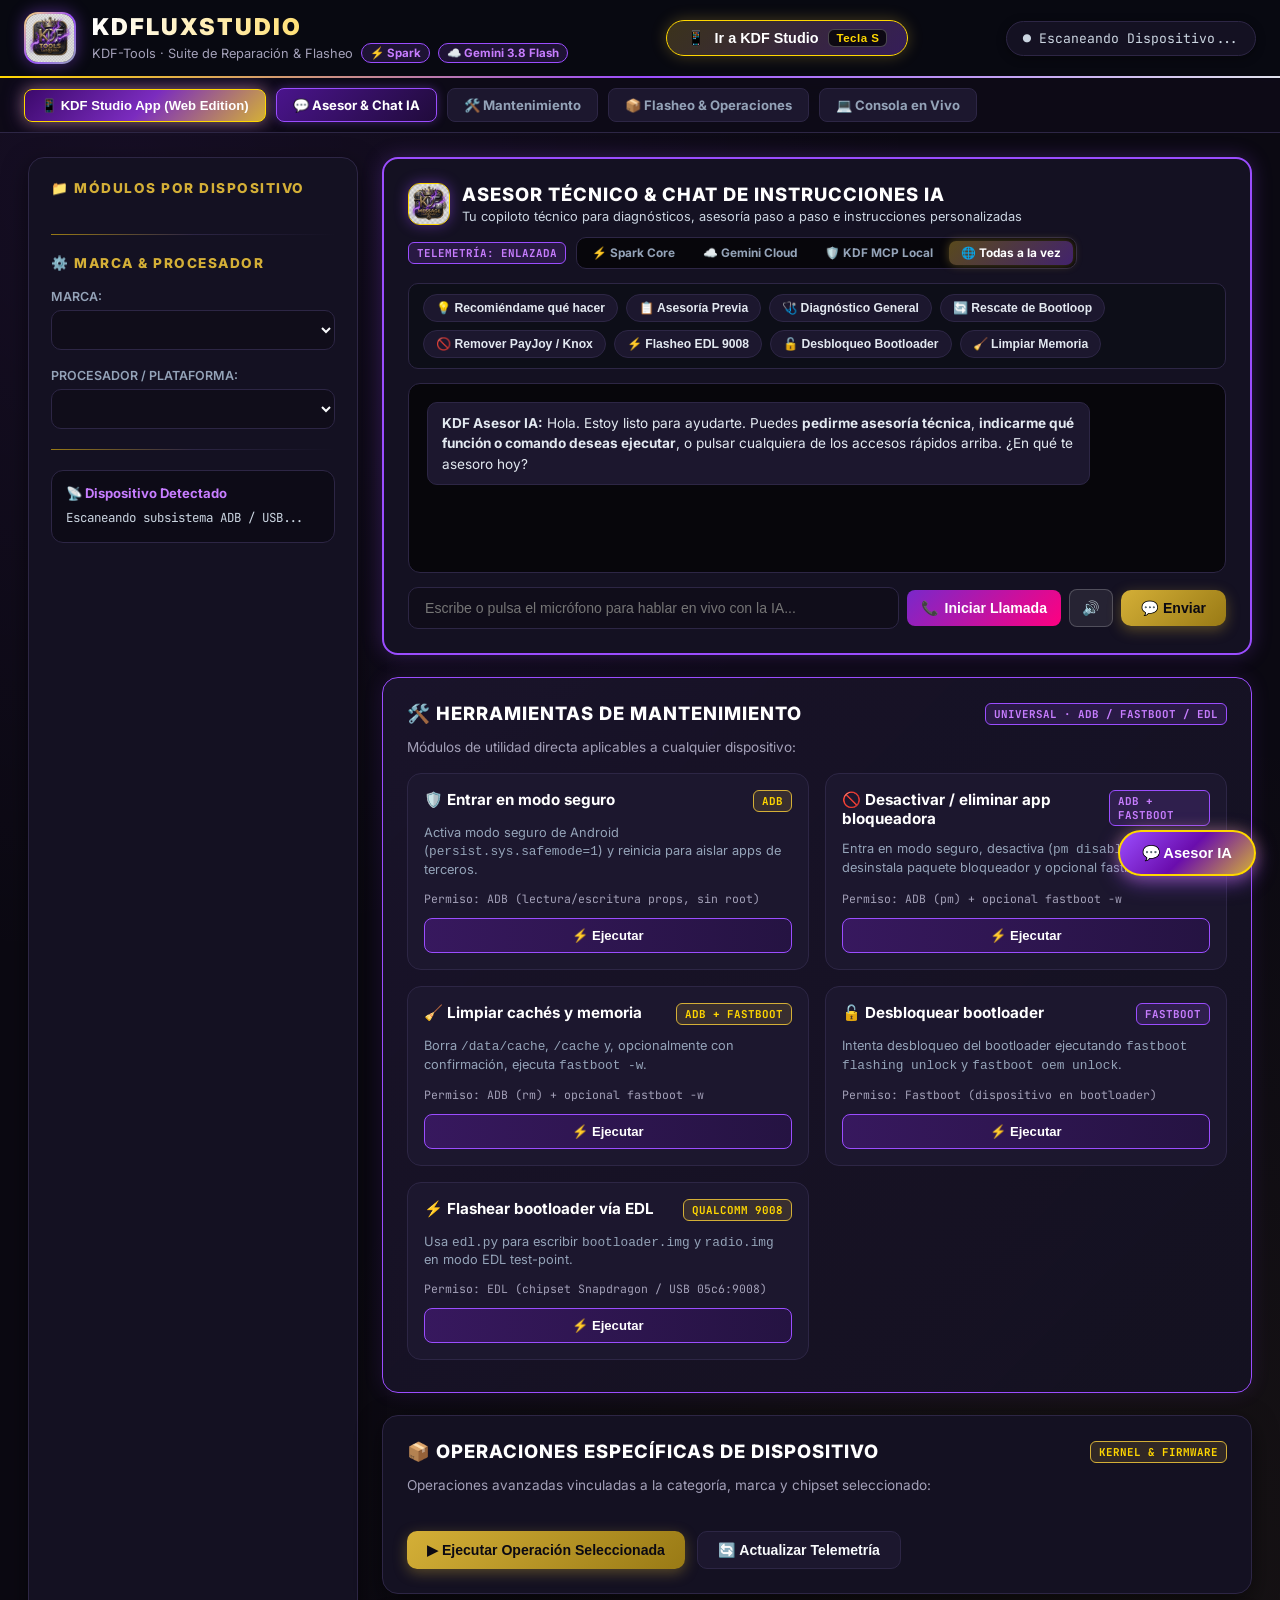
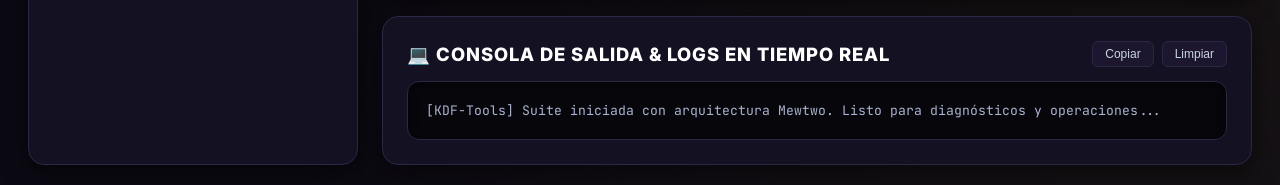
==== commit 0a875507: "feat(stresslab): integrar ejecutor de fatiga extrema y boton en el panel web" ====
--- a/templates/index.html
+++ b/templates/index.html
@@ -151,6 +151,70 @@
       color: #9da3b4;
       margin-top: 4px;
       line-height: 1.25;
+    }
+
+    /* CONCILIO MULTI-IA CARDS */
+    .multi-ia-wrapper {
+      background: rgba(14, 16, 28, 0.95) !important;
+      border: 1.5px solid rgba(155, 77, 255, 0.4) !important;
+      border-radius: 14px !important;
+      padding: 16px !important;
+      margin: 10px 0 !important;
+      width: 100%;
+      box-sizing: border-box;
+    }
+    .multi-ia-header {
+      display: flex;
+      justify-content: space-between;
+      align-items: center;
+      margin-bottom: 12px;
+      padding-bottom: 8px;
+      border-bottom: 1px solid rgba(255, 255, 255, 0.1);
+      color: #ffd700;
+      font-size: 0.95rem;
+    }
+    .multi-ia-grid {
+      display: grid;
+      grid-template-columns: repeat(auto-fit, minmax(260px, 1fr));
+      gap: 12px;
+    }
+    .multi-ia-card {
+      background: rgba(8, 10, 18, 0.9);
+      border-radius: 10px;
+      padding: 12px;
+      display: flex;
+      flex-direction: column;
+      border: 1px solid rgba(255, 255, 255, 0.08);
+      box-shadow: 0 4px 12px rgba(0, 0, 0, 0.4);
+    }
+    .multi-ia-card-title {
+      display: flex;
+      justify-content: space-between;
+      align-items: center;
+      margin-bottom: 8px;
+      font-size: 0.85rem;
+    }
+    .multi-ia-badge {
+      font-size: 0.68rem;
+      background: rgba(255, 255, 255, 0.08);
+      padding: 2px 7px;
+      border-radius: 4px;
+      font-weight: 700;
+    }
+    .multi-ia-card-body {
+      font-size: 0.82rem;
+      line-height: 1.5;
+      color: #e2e8f0;
+      flex: 1;
+    }
+    .multi-ia-synthesis {
+      margin-top: 12px;
+      padding: 10px 14px;
+      background: rgba(212, 175, 55, 0.1);
+      border: 1px solid rgba(212, 175, 55, 0.3);
+      border-radius: 8px;
+      font-size: 0.84rem;
+      color: #ffd700;
     }
   </style>
 </head>
@@ -253,9 +317,10 @@
           <div class="ai-header-controls">
             <span class="m-badge m-badge-purple" id="diag-badge">Telemetría: Enlazada</span>
             <div class="ai-engine-selector">
-              <div class="engine-tab tab-spark active" data-engine="spark">⚡ Spark Core</div>
-              <div class="engine-tab" data-engine="gemini">☁️ Gemini 3.8 Flash</div>
-              <div class="engine-tab" data-engine="auto">🔄 Auto</div>
+              <div class="engine-tab tab-spark" data-engine="spark" title="Solo Spark Core (Motor heurístico neural instantáneo)">⚡ Spark Core</div>
+              <div class="engine-tab" data-engine="gemini" title="Solo Gemini Cloud (Google AI Studio)">☁️ Gemini Cloud</div>
+              <div class="engine-tab" data-engine="local" title="Solo Super-Agente MCP Local (:8888)">🛡️ KDF MCP Local</div>
+              <div class="engine-tab active" data-engine="all" title="Mesa Redonda: Consultar a todas las IAs simultáneamente" style="background: linear-gradient(135deg, rgba(212,175,55,0.4), rgba(155,77,255,0.4)); border-color: #ffd700; color: #fff; font-weight: bold;">🌐 Todas a la vez</div>
             </div>
           </div>
         </div>
@@ -427,7 +492,7 @@
     let selectedCategory = null;
     let selectedOperation = null;
     let currentModalOp = null;
-    let currentAiEngine = 'spark';
+    let currentAiEngine = 'all';
 
     // 1. Cargar Taxonomía desde API
     $.getJSON('/api/categories', function(data) {
@@ -856,9 +921,37 @@
         }),
         success: function(resp) {
           $('.typing-msg').remove();
-          history.append(`<div class="chat-msg bot-msg"><strong>KDF-Tools AI [${resp.source}]:</strong><br>${resp.reply.replace(/\n/g, '<br>')}</div>`);
+          if (resp.is_multi && resp.responses) {
+            let multiHtml = `<div class="chat-msg bot-msg multi-ia-wrapper">
+              <div class="multi-ia-header">
+                <span>🌐 <strong>Concilio Multi-IA KDF (Respuestas Simultáneas)</strong></span>
+                <span class="m-badge m-badge-gold">${resp.responses.length} Motores Activos</span>
+              </div>
+              <div class="multi-ia-grid">`;
+
+            resp.responses.forEach(function(r) {
+              multiHtml += `
+                <div class="multi-ia-card" style="border-left: 3.5px solid ${r.color || '#ffd700'};">
+                  <div class="multi-ia-card-title">
+                    <span style="color:${r.color || '#ffd700'};">${r.icon || '🤖'} <strong>${r.name}</strong></span>
+                    <span class="multi-ia-badge" style="color: ${r.color};">${r.badge || ''}</span>
+                  </div>
+                  <div class="multi-ia-card-body">${r.reply.replace(/\n/g, '<br>')}</div>
+                </div>`;
+            });
+
+            multiHtml += `</div>`;
+            if (resp.reply) {
+              multiHtml += `<div class="multi-ia-synthesis">💡 <strong>Síntesis del Concilio:</strong> ${resp.reply}</div>`;
+            }
+            multiHtml += `</div>`;
+            history.append(multiHtml);
+            speakResponse(resp.reply || "El concilio de inteligencias ha respondido.");
+          } else {
+            history.append(`<div class="chat-msg bot-msg"><strong>KDF-Tools AI [${resp.source}]:</strong><br>${resp.reply.replace(/\n/g, '<br>')}</div>`);
+            speakResponse(resp.reply);
+          }
           history.scrollTop(history[0].scrollHeight);
-          speakResponse(resp.reply);
         },
         error: function() {
           $('.typing-msg').remove();
@@ -1154,11 +1247,20 @@
       fetch('/api/chat', {
         method: 'POST',
         headers: { 'Content-Type': 'application/json' },
-        body: JSON.stringify({ message: val, category: 'kdf-studio-app' })
+        body: JSON.stringify({ message: val, category: 'kdf-studio-app', engine: currentAiEngine })
       })
       .then(r => r.json())
       .then(d => {
-        box.append('<div class="chat-msg chat-msg-ai"><strong>KDF Studio AI:</strong> ' + $('<div>').text(d.reply || 'Sin respuesta.').html() + '</div>');
+        if (d.is_multi && d.responses) {
+          let sHtml = '<div style="margin-top:8px;">';
+          d.responses.forEach(function(r) {
+            sHtml += '<div style="background:#0e101c; border-left:3px solid ' + (r.color || '#ffd700') + '; border-radius:6px; padding:8px; margin-bottom:6px; font-size:0.82rem;"><strong>' + (r.icon || '🤖') + ' ' + r.name + ' (' + r.badge + '):</strong><br>' + r.reply.replace(/\n/g, '<br>') + '</div>';
+          });
+          sHtml += '</div>';
+          box.append('<div class="chat-msg chat-msg-ai"><strong>Concilio Multi-IA:</strong>' + sHtml + '</div>');
+        } else {
+          box.append('<div class="chat-msg chat-msg-ai"><strong>KDF Studio AI [' + (d.source || 'IA') + ']:</strong> ' + $('<div>').text(d.reply || 'Sin respuesta.').html() + '</div>');
+        }
         box.scrollTop(box[0].scrollHeight);
       })
       .catch(() => {
@@ -1316,6 +1418,9 @@
               <button type="button" class="studio-act-btn" onclick="executeStudioAppScript('install_apk')" style="border-color:#3ddc84; color:#3ddc84; box-shadow:0 0 10px rgba(61,220,132,0.3);">
                 📥 Instalar KDF APK
               </button>
+              <button type="button" class="studio-act-btn" onclick="executeStudioAppScript('stress_test')" style="border-color:#ff9100; color:#ff9100; box-shadow:0 0 10px rgba(255,145,0,0.3);">
+                🌪️ Probar APK al Máximo (StressLab)
+              </button>
               <button type="button" class="studio-act-btn" onclick="executeStudioAppScript('clean_memory')">
                 🧹 Limpiar Caché y RAM
               </button>
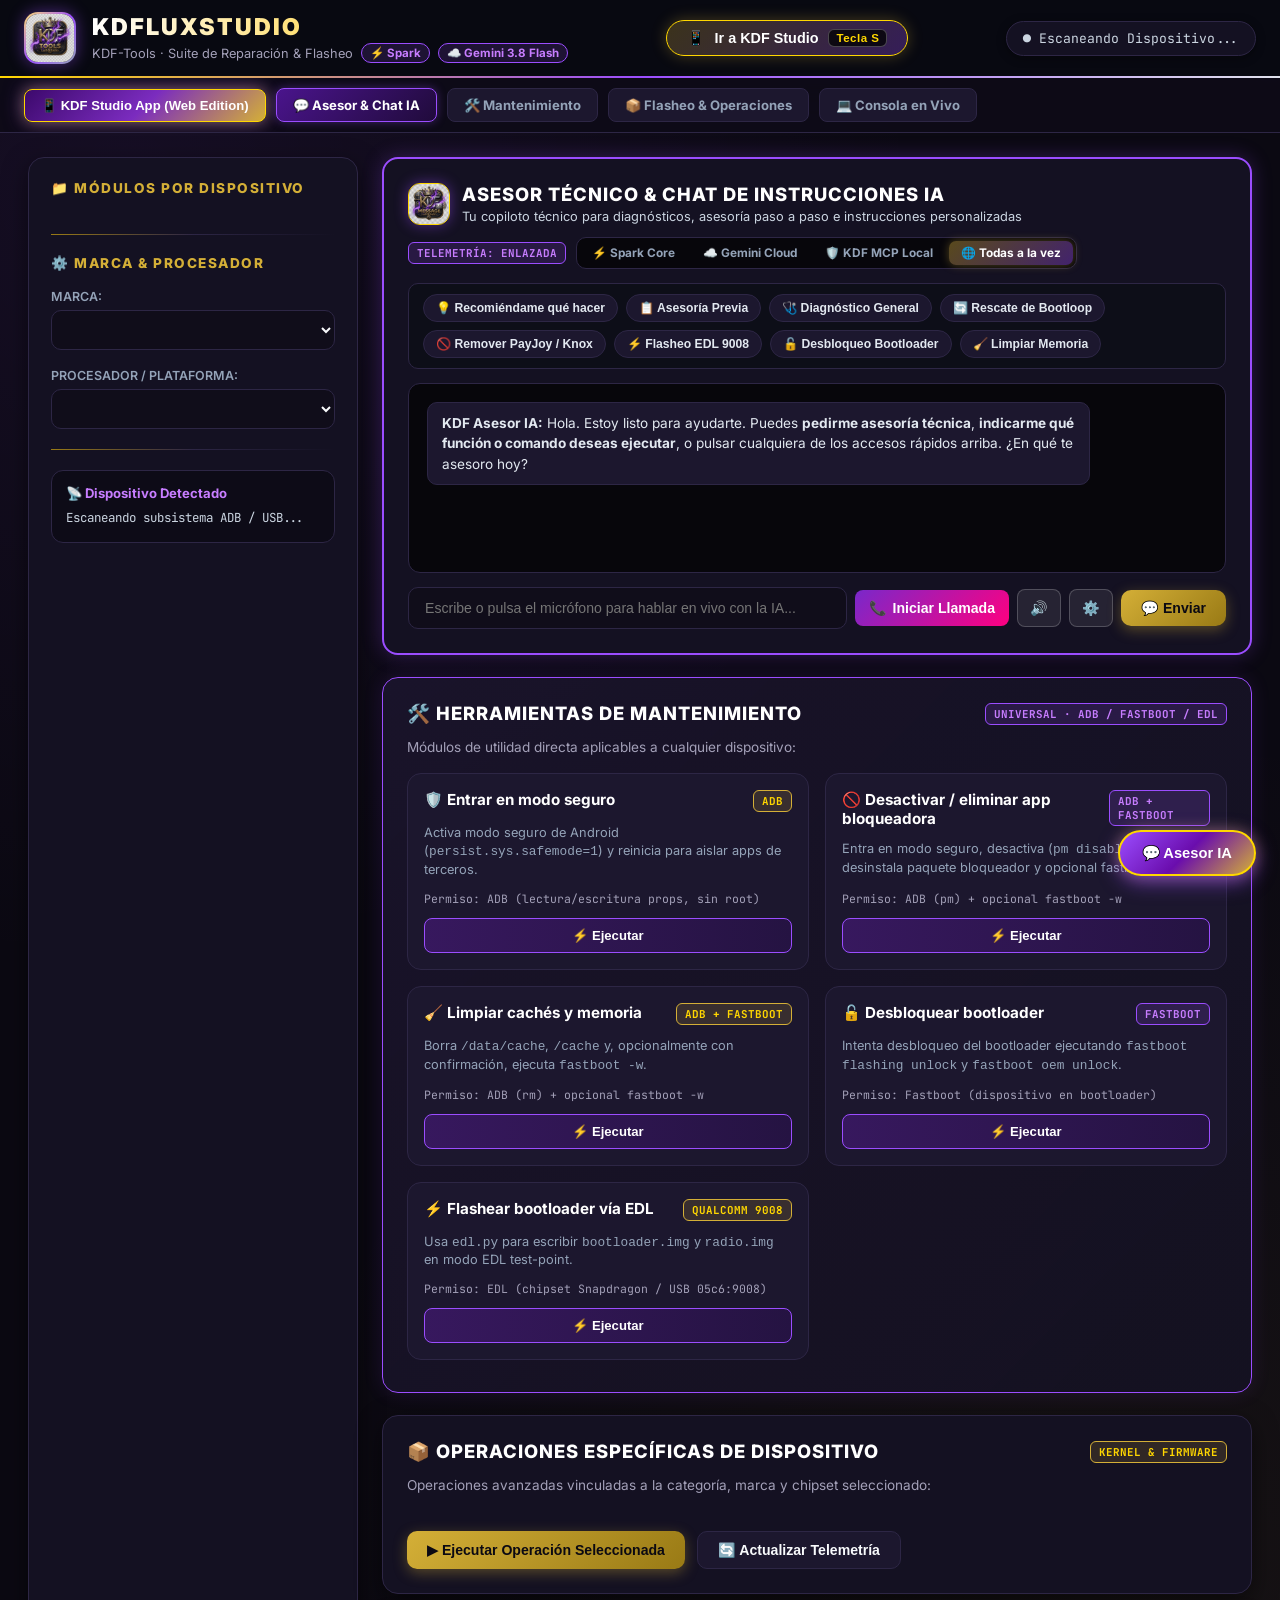
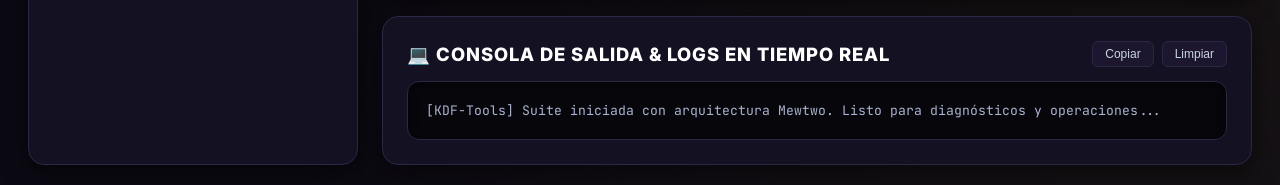
==== commit bf241973: "feat(suite): enhance web studio, low-level scripts, maps & assistant screens" ====
--- a/templates/index.html
+++ b/templates/index.html
@@ -350,6 +350,9 @@
           <button id="btn-audio-toggle" class="btn" type="button" title="Activar/Silenciar respuesta en voz alta" style="background: rgba(255,255,255,0.08); color: var(--mewtwo-gold, #ffd700); border: 1px solid rgba(255,255,255,0.2); padding: 10px 12px; border-radius: 8px; cursor: pointer;">
             <span id="speaker-icon">🔊</span>
           </button>
+          <button id="btn-voice-settings" class="btn" type="button" title="Configurar Voz, Tono y Personalidad" onclick="window.location.href='/call'" style="background: rgba(255,255,255,0.08); color: #ffd700; border: 1px solid rgba(255,255,255,0.2); padding: 10px 12px; border-radius: 8px; cursor: pointer;">
+            ⚙️
+          </button>
           <button id="btn-send-chat" class="btn btn-primary">💬 Enviar</button>
         </div>
       </div>
@@ -1007,6 +1010,20 @@
       const voices = window.speechSynthesis.getVoices();
       const esVoice = voices.find(v => v.lang.startsWith('es') && (v.name.includes('Google') || v.name.includes('Natural') || v.name.includes('Premium')));
       if (esVoice) utter.voice = esVoice;
+
+      // Cargar configuración guardada de voz si existe
+      try {
+        const savedCfg = localStorage.getItem('kdf_voice_config');
+        if (savedCfg) {
+          const cfg = JSON.parse(savedCfg);
+          if (cfg.pitch) utter.pitch = parseFloat(cfg.pitch);
+          if (cfg.rate) utter.rate = parseFloat(cfg.rate);
+          if (cfg.voiceURI) {
+            const vMatch = voices.find(v => v.voiceURI === cfg.voiceURI);
+            if (vMatch) utter.voice = vMatch;
+          }
+        }
+      } catch (e) {}
 
       utter.onend = function() {
         isSpeaking = false;
@@ -1399,15 +1416,29 @@
               </div>
 
               <!-- App 6: KDF Browser -->
-              <div class="kdf-suite-app-item" onclick="window.open('/', '_blank')" title="Abrir portal web KDFLuXStudio">
+              <div class="kdf-suite-app-item" onclick="window.location.href='/browser'" title="Abrir Navegador KDF con protección de privacidad">
                 <img src="/static/icons/icon_browser.jpg" class="kdf-suite-app-icon" alt="KDF Browser">
                 <div class="kdf-suite-app-name">KDF Browser</div>
-                <div class="kdf-suite-app-desc">Portal Web</div>
-              </div>
-
-              <!-- App 7: KDF Launcher -->
+                <div class="kdf-suite-app-desc">Navegador Web</div>
+              </div>
+
+              <!-- App 7: KDF Maps -->
+              <div class="kdf-suite-app-item" onclick="window.location.href='/maps'" title="Abrir Mapas y Telemetría GPS Mewtwo">
+                <img src="/static/icons/icon_launcher.jpg" class="kdf-suite-app-icon" alt="KDF Maps">
+                <div class="kdf-suite-app-name">KDF Maps</div>
+                <div class="kdf-suite-app-desc">Mapas & GPS</div>
+              </div>
+
+              <!-- App 8: KDF Assistant & Planificador -->
+              <div class="kdf-suite-app-item" onclick="window.location.href='/assistant'" title="Asistente Personal y Planificador del Orquestador">
+                <img src="/static/icons/icon_message.jpg" class="kdf-suite-app-icon" alt="KDF Assistant">
+                <div class="kdf-suite-app-name">Asistente IA</div>
+                <div class="kdf-suite-app-desc">Planificador</div>
+              </div>
+
+              <!-- App 9: KDF Launcher -->
               <div class="kdf-suite-app-item" onclick="switchStudioTab('studio-screen-diagnostic', $('.studio-tab-btn')[1])" title="Diagnóstico y selector de hardware">
-                <img src="/static/icons/icon_launcher.jpg" class="kdf-suite-app-icon" alt="KDF Launcher">
+                <img src="/static/icons/icon_tools.jpg" class="kdf-suite-app-icon" alt="KDF Launcher">
                 <div class="kdf-suite-app-name">KDF Launcher</div>
                 <div class="kdf-suite-app-desc">Diagnóstico HW</div>
               </div>
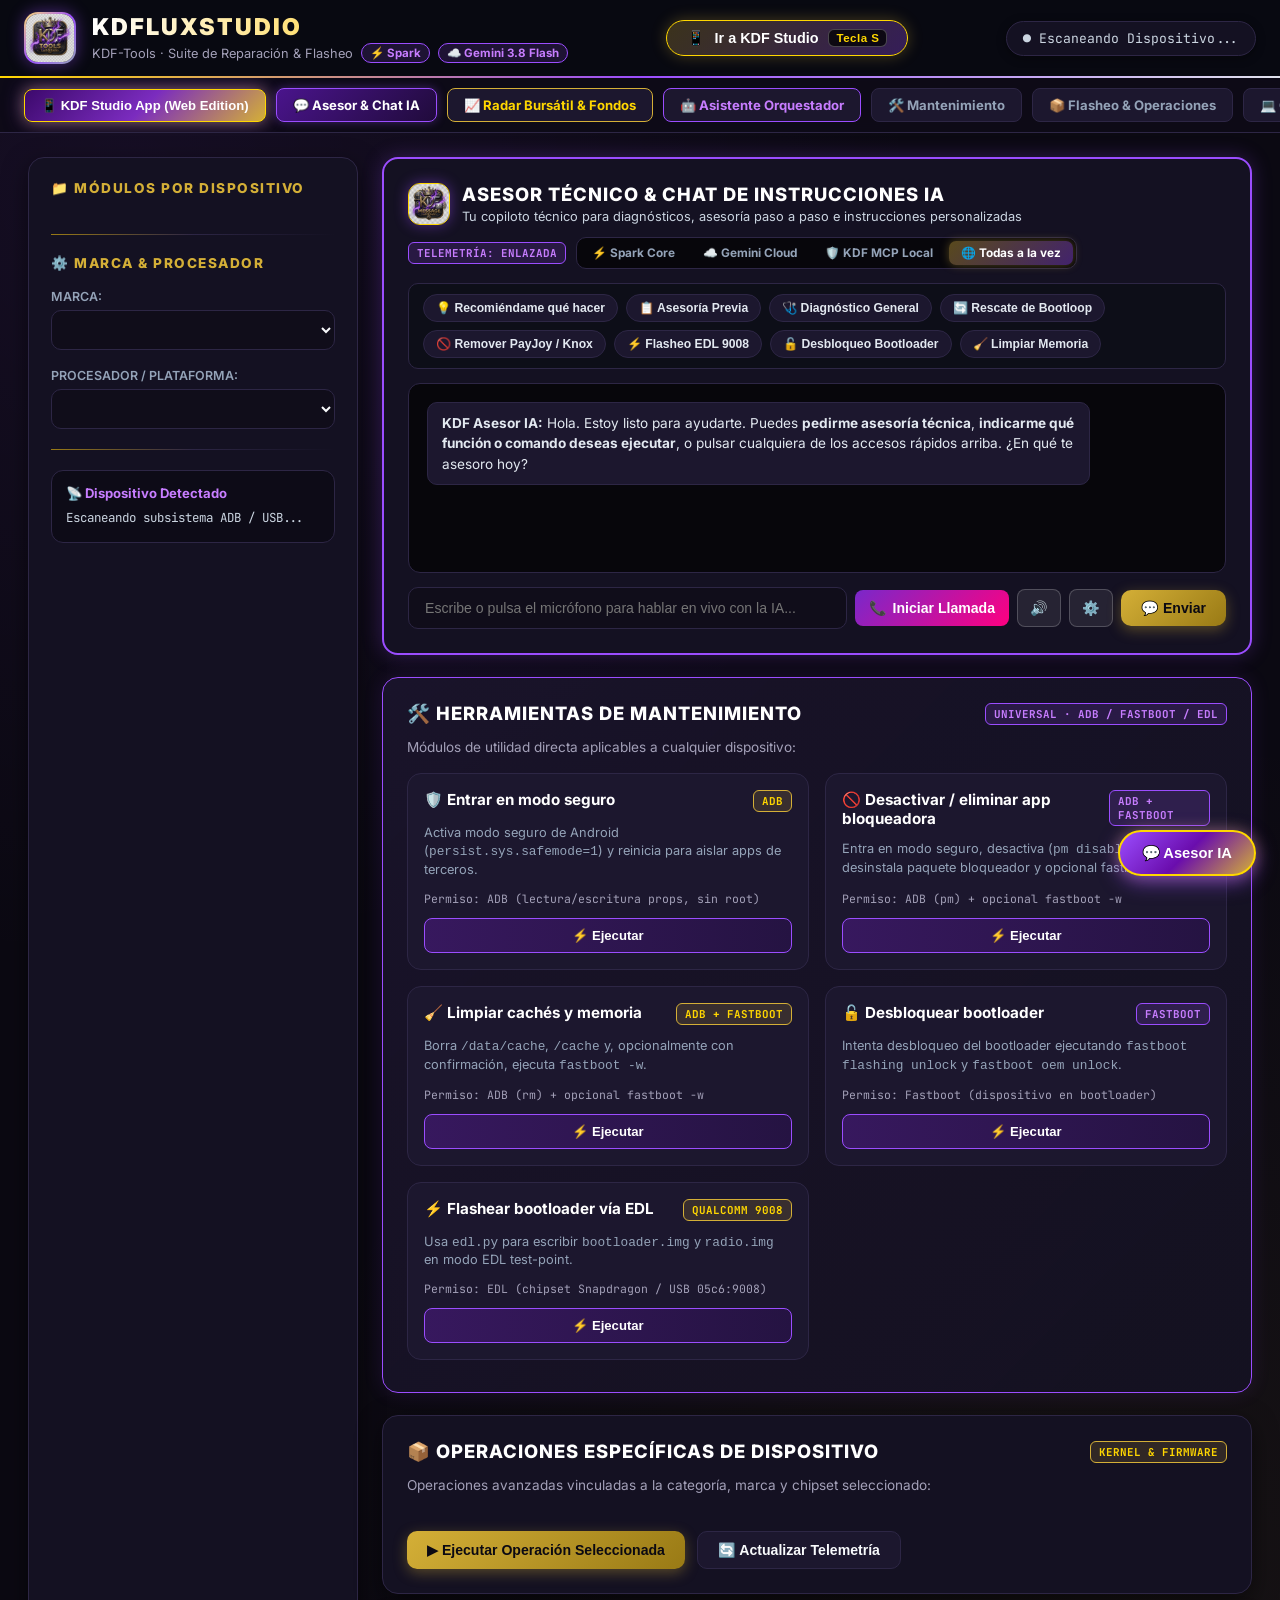
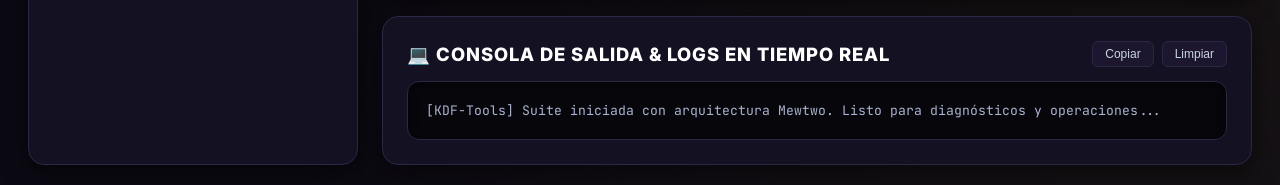
==== commit c42c8b25: "feat(suite): fix bimetallic UI components, integrate monetization engine, and sanitize CI pipeline" ====
--- a/templates/index.html
+++ b/templates/index.html
@@ -262,6 +262,8 @@
         📱 KDF Studio App (Web Edition)
       </button>
       <a href="#section-chat" class="nav-tab nav-tab-highlight">💬 Asesor & Chat IA</a>
+      <a href="/market" class="nav-tab" style="color:#ffd700; border-color:#d4af37;">📈 Radar Bursátil & Fondos</a>
+      <a href="/assistant" class="nav-tab" style="color:#c77dff; border-color:#9b4dff;">🤖 Asistente Orquestador</a>
       <a href="#section-maintenance" class="nav-tab">🛠️ Mantenimiento</a>
       <a href="#section-operations" class="nav-tab">📦 Flasheo & Operaciones</a>
       <a href="#section-terminal" class="nav-tab">💻 Consola en Vivo</a>
